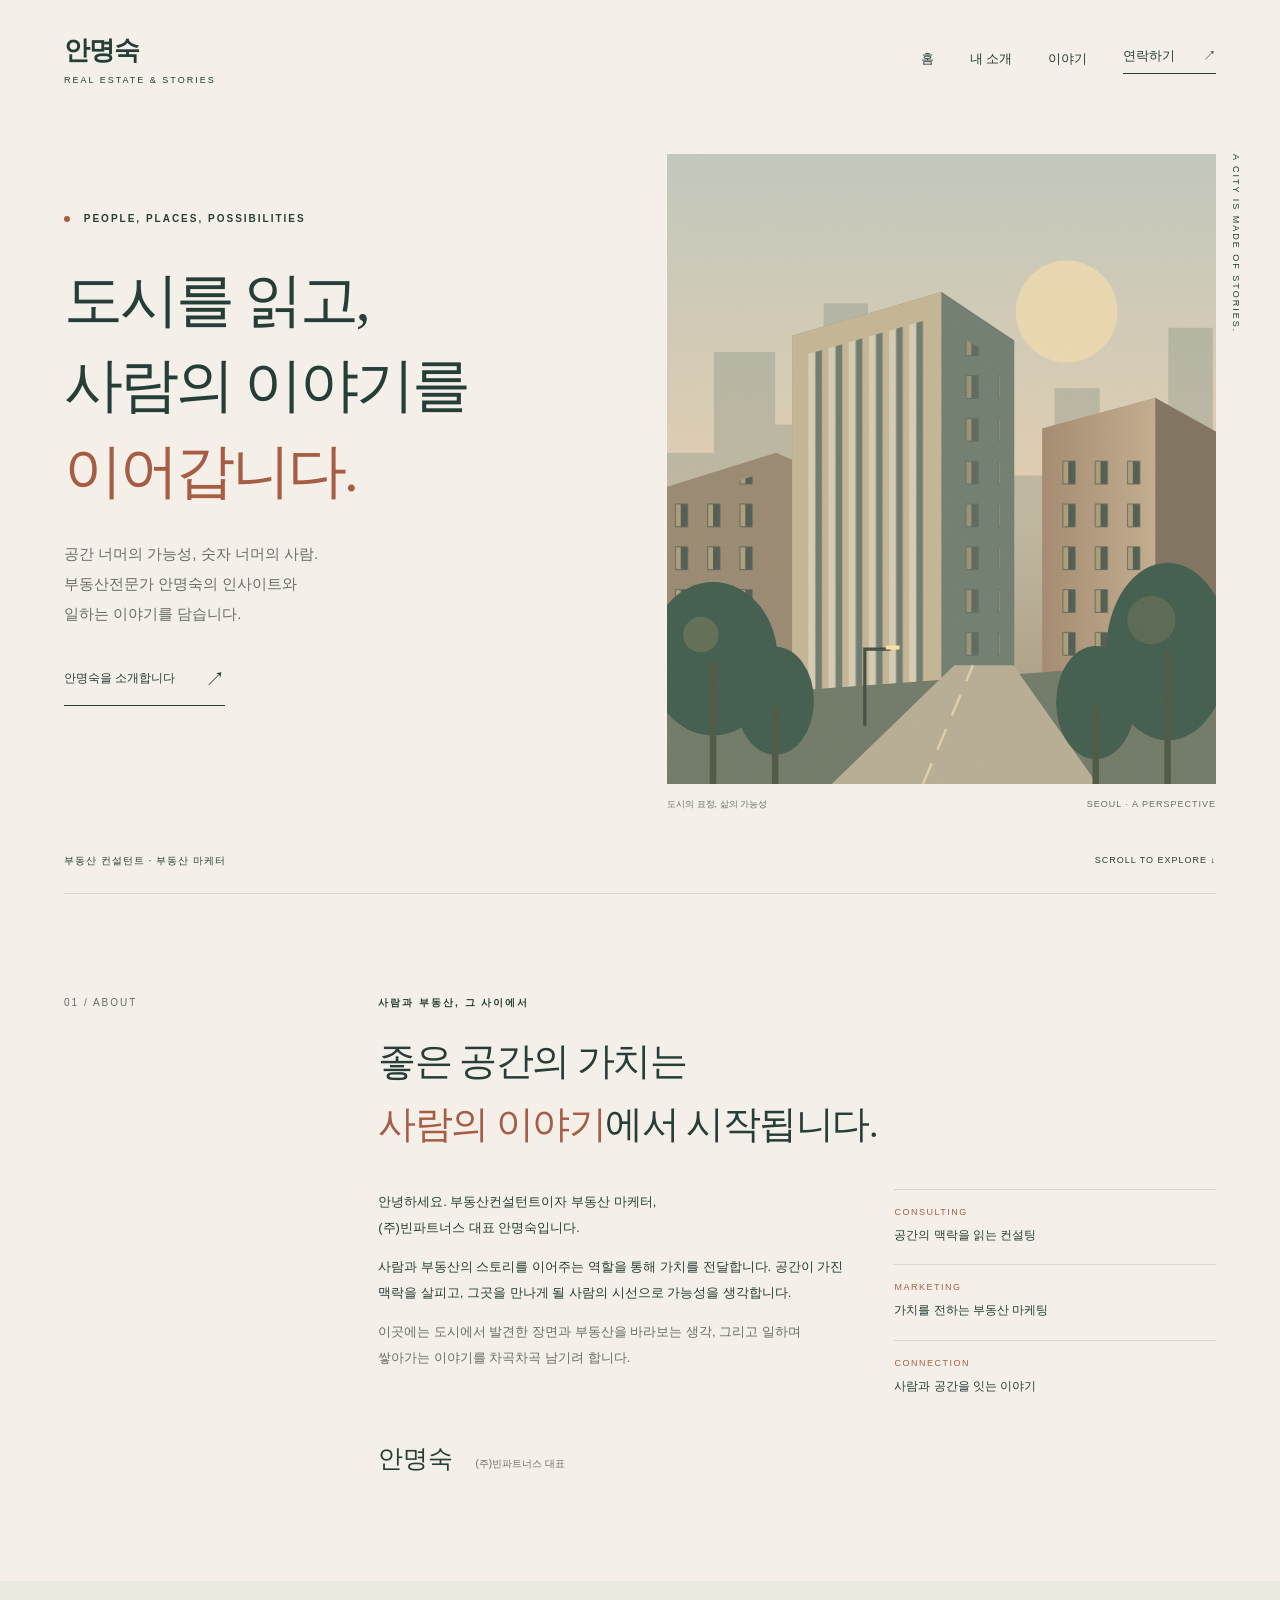
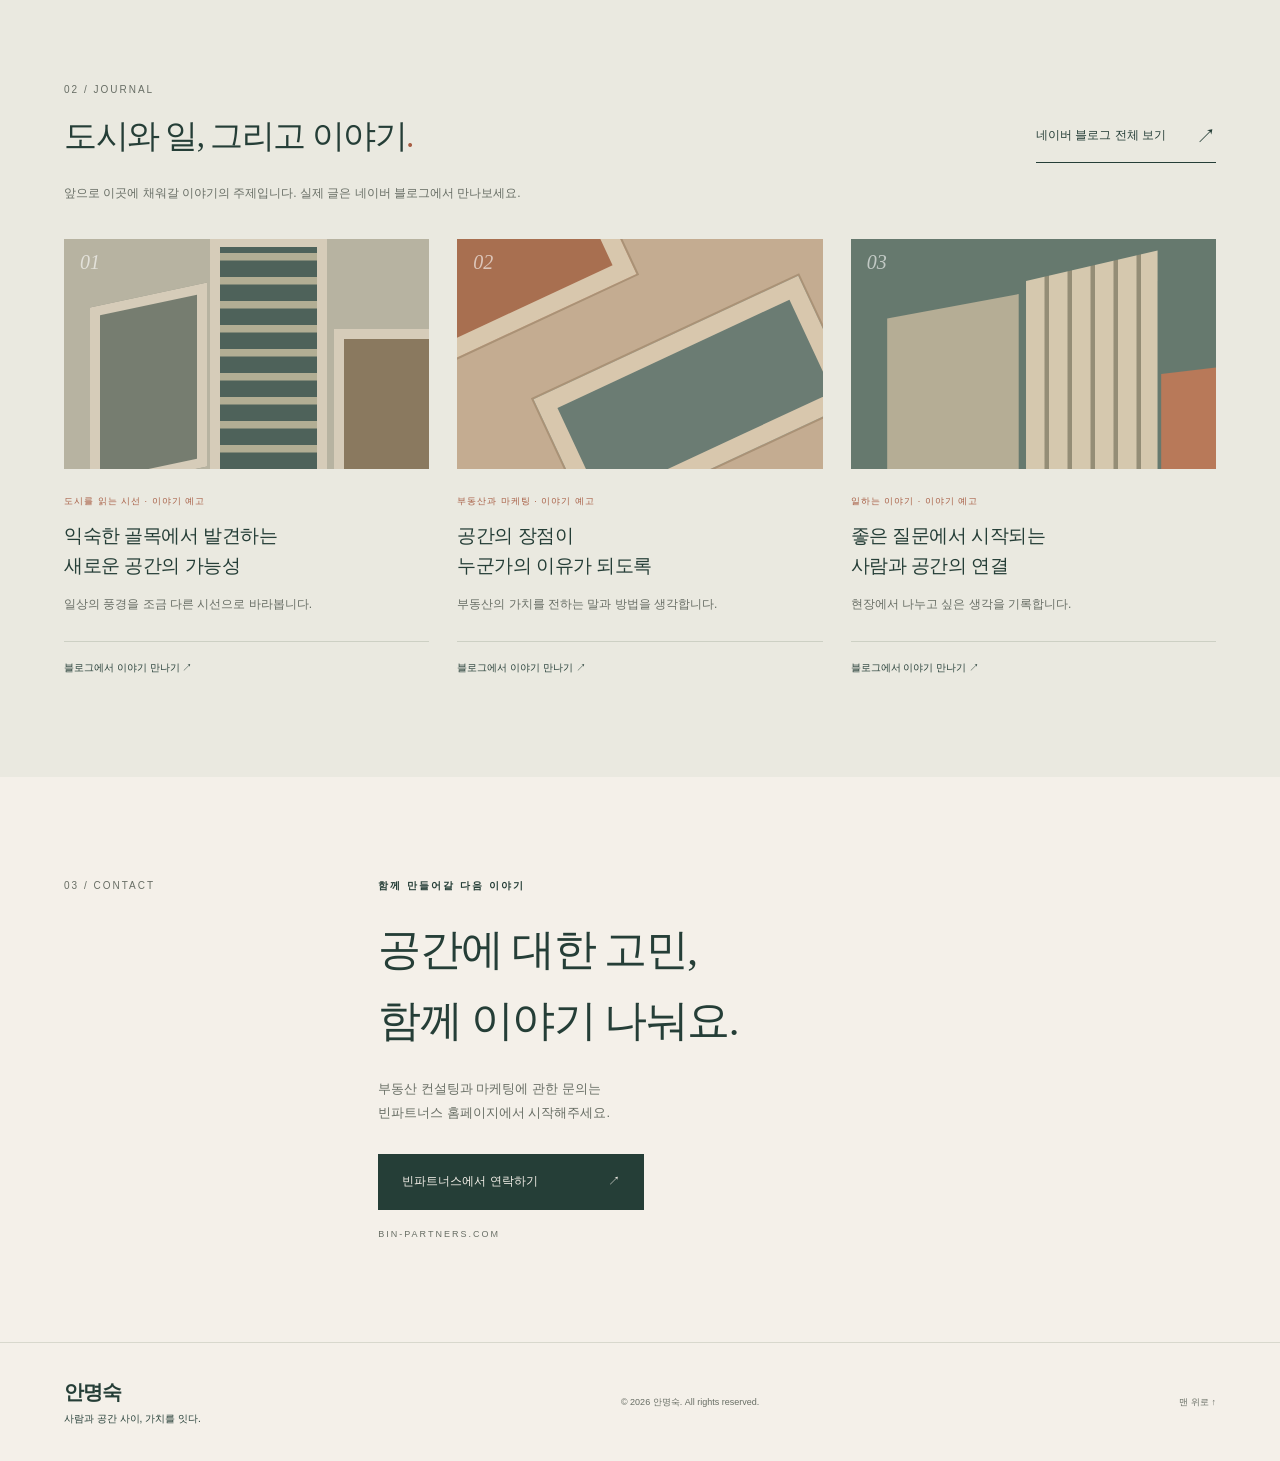
==== index.html @ 0fcbb27c "Create An Myungsook brand website" ====
<!doctype html>
<html lang="ko">
<head>
  <meta charset="utf-8">
  <meta name="viewport" content="width=device-width, initial-scale=1">
  <meta name="description" content="사람과 부동산의 스토리를 잇는 부동산컨설턴트이자 마케터, (주)빈파트너스 대표 안명숙의 인사이트와 일하는 이야기.">
  <meta name="theme-color" content="#f4f0e9">
  <title>안명숙 — 사람과 공간 사이</title>
  <link rel="stylesheet" href="styles.css">
  <script src="script.js" defer></script>
</head>
<body>
  <a class="skip" href="#main">본문으로 건너뛰기</a>
  <header class="header wrap">
    <a class="brand" href="#home" aria-label="안명숙 홈">안명숙<span>REAL ESTATE & STORIES</span></a>
    <button class="menu" aria-expanded="false" aria-controls="navigation">메뉴 <span aria-hidden="true">＋</span></button>
    <nav id="navigation" aria-label="주 메뉴"><a href="#home">홈</a><a href="#about">내 소개</a><a href="#stories">이야기</a><a class="nav-contact" href="#contact">연락하기 <span aria-hidden="true">↗</span></a></nav>
  </header>
  <main id="main">
    <section class="hero wrap" id="home" aria-labelledby="hero-title">
      <div class="hero-copy"><p class="eyebrow"><span></span> PEOPLE, PLACES, POSSIBILITIES</p><h1 id="hero-title">도시를 읽고,<br>사람의 이야기를<br><em>이어갑니다.</em></h1><p class="intro">공간 너머의 가능성, 숫자 너머의 사람.<br>부동산전문가 안명숙의 인사이트와<br>일하는 이야기를 담습니다.</p><a class="text-link" href="#about">안명숙을 소개합니다 <span aria-hidden="true">↗</span></a></div>
      <div class="city-frame"><img src="city.svg" alt="따뜻한 노을 아래 건물과 나무, 창문의 불빛이 어우러진 도시 풍경" width="680" height="780"><div class="image-caption"><span>도시의 표정, 삶의 가능성</span><span>SEOUL · A PERSPECTIVE</span></div><span class="vertical-note" aria-hidden="true">A CITY IS MADE OF STORIES.</span></div>
      <div class="hero-bottom"><span>부동산 컨설턴트 · 부동산 마케터</span><a href="#about">SCROLL TO EXPLORE ↓</a></div>
    </section>
    <section class="about section wrap" id="about" aria-labelledby="about-title"><div class="section-label">01 / ABOUT</div><div class="about-content"><p class="eyebrow">사람과 부동산, 그 사이에서</p><h2 id="about-title">좋은 공간의 가치는<br><em>사람의 이야기</em>에서 시작됩니다.</h2><div class="about-grid"><div><p>안녕하세요. 부동산컨설턴트이자 부동산 마케터,<br>(주)빈파트너스 대표 안명숙입니다.</p><p>사람과 부동산의 스토리를 이어주는 역할을 통해 가치를 전달합니다. 공간이 가진 맥락을 살피고, 그곳을 만나게 될 사람의 시선으로 가능성을 생각합니다.</p><p class="muted">이곳에는 도시에서 발견한 장면과 부동산을 바라보는 생각, 그리고 일하며 쌓아가는 이야기를 차곡차곡 남기려 합니다.</p></div><dl><div><dt>CONSULTING</dt><dd>공간의 맥락을 읽는 컨설팅</dd></div><div><dt>MARKETING</dt><dd>가치를 전하는 부동산 마케팅</dd></div><div><dt>CONNECTION</dt><dd>사람과 공간을 잇는 이야기</dd></div></dl></div><div class="signature">안명숙 <span>(주)빈파트너스 대표</span></div></div></section>
    <section class="stories section" id="stories" aria-labelledby="stories-title"><div class="wrap"><div class="section-heading"><div><p class="section-label">02 / JOURNAL</p><h2 id="stories-title">도시와 일, 그리고 이야기<span class="dot">.</span></h2></div><a class="text-link" href="https://blog.naver.com/anrealestate" target="_blank" rel="noopener noreferrer">네이버 블로그 전체 보기 <span aria-hidden="true">↗</span></a></div><p class="muted story-note">앞으로 이곳에 채워갈 이야기의 주제입니다. 실제 글은 네이버 블로그에서 만나보세요.</p><div class="story-grid"><a class="story-card" href="https://blog.naver.com/anrealestate" target="_blank" rel="noopener noreferrer"><div class="story-art art-one" aria-hidden="true"><i></i><i></i><i></i><span>01</span></div><p class="category">도시를 읽는 시선 · 이야기 예고</p><h3>익숙한 골목에서 발견하는<br>새로운 공간의 가능성</h3><p>일상의 풍경을 조금 다른 시선으로 바라봅니다.</p><span class="read">블로그에서 이야기 만나기 ↗</span></a><a class="story-card" href="https://blog.naver.com/anrealestate" target="_blank" rel="noopener noreferrer"><div class="story-art art-two" aria-hidden="true"><i></i><i></i><i></i><span>02</span></div><p class="category">부동산과 마케팅 · 이야기 예고</p><h3>공간의 장점이<br>누군가의 이유가 되도록</h3><p>부동산의 가치를 전하는 말과 방법을 생각합니다.</p><span class="read">블로그에서 이야기 만나기 ↗</span></a><a class="story-card" href="https://blog.naver.com/anrealestate" target="_blank" rel="noopener noreferrer"><div class="story-art art-three" aria-hidden="true"><i></i><i></i><i></i><span>03</span></div><p class="category">일하는 이야기 · 이야기 예고</p><h3>좋은 질문에서 시작되는<br>사람과 공간의 연결</h3><p>현장에서 나누고 싶은 생각을 기록합니다.</p><span class="read">블로그에서 이야기 만나기 ↗</span></a></div></div></section>
    <section class="contact section wrap" id="contact" aria-labelledby="contact-title"><p class="section-label">03 / CONTACT</p><div><p class="eyebrow">함께 만들어갈 다음 이야기</p><h2 id="contact-title">공간에 대한 고민,<br>함께 이야기 나눠요.</h2><p>부동산 컨설팅과 마케팅에 관한 문의는<br>빈파트너스 홈페이지에서 시작해주세요.</p><a class="contact-button" href="https://bin-partners.com" target="_blank" rel="noopener noreferrer">빈파트너스에서 연락하기 <span aria-hidden="true">↗</span></a><span class="domain">BIN-PARTNERS.COM</span></div></section>
  </main>
  <footer class="footer wrap"><a class="brand" href="#home">안명숙<span>사람과 공간 사이, 가치를 잇다.</span></a><p>© <span id="year">2026</span> 안명숙. All rights reserved.</p><a href="#home">맨 위로 ↑</a></footer>
</body>
</html>
---- styles.css ----
:root{--paper:#f4f0e9;--ink:#253e37;--muted:#686e65;--line:#d8d8cd;--accent:#a75d43}*{box-sizing:border-box}html{scroll-behavior:smooth;scroll-padding-top:32px}body{margin:0;background:var(--paper);color:var(--ink);font-family:"Malgun Gothic","Apple SD Gothic Neo",sans-serif;line-height:1.8;word-break:keep-all}a{color:inherit;text-decoration:none}button{font:inherit}a:focus-visible,button:focus-visible{outline:3px solid var(--accent);outline-offset:6px}.wrap{max-width:1280px;margin:auto;padding-left:64px;padding-right:64px}.header{display:flex;justify-content:space-between;align-items:center;min-height:118px}.brand{font-size:26px;font-weight:700;letter-spacing:-1px;line-height:1.4}.brand span{display:block;font-size:9px;letter-spacing:2px;margin-top:6px;font-weight:400}.header nav{display:flex;align-items:center;gap:36px;font-size:13px}.nav-contact{border-bottom:1px solid var(--ink);padding-bottom:5px}.nav-contact span{margin-left:24px}.menu{display:none}.hero{display:grid;grid-template-columns:1fr 1fr;column-gap:54px;padding-top:36px}.hero-copy{align-self:center;padding-bottom:50px}.eyebrow{font-size:10px;letter-spacing:2px;font-weight:600}.eyebrow>span{display:inline-block;width:6px;height:6px;border-radius:50%;background:var(--accent);margin-right:9px;vertical-align:middle}h1,h2,h3,p{margin-top:0}h1{font-family:Batang,"Noto Serif KR",serif;font-size:clamp(40px,4.6vw,64px);font-weight:400;letter-spacing:-3px;line-height:1.45;margin:30px 0 25px}em{font-style:normal;color:var(--accent)}.intro{font-size:15px;line-height:2;color:var(--muted);margin-bottom:32px}.text-link{display:inline-flex;gap:30px;align-items:center;font-size:12px;border-bottom:1px solid var(--ink);padding-bottom:8px}.text-link span{font-size:20px}.city-frame{position:relative}.city-frame img{display:block;width:100%;height:auto;aspect-ratio:680/780;object-fit:cover}.image-caption{font-size:9px;display:flex;justify-content:space-between;padding-top:12px;color:var(--muted)}.image-caption span:last-child{letter-spacing:1px}.vertical-note{position:absolute;right:-28px;top:0;writing-mode:vertical-rl;font-size:9px;letter-spacing:2px}.hero-bottom{grid-column:1/-1;display:flex;justify-content:space-between;border-bottom:1px solid var(--line);margin-top:40px;padding-bottom:23px;font-size:10px;letter-spacing:1px}.hero-bottom a{font-size:9px}.section{padding-top:100px;padding-bottom:100px}.section-label{font-size:10px;letter-spacing:2px;color:var(--muted)}.about{display:grid;grid-template-columns:1fr 3fr;gap:35px}.about-content>.eyebrow{margin-bottom:18px}h2{font-family:Batang,"Noto Serif KR",serif;font-weight:400;font-size:clamp(28px,3vw,40px);line-height:1.65;letter-spacing:-1.5px}.about-grid{display:grid;grid-template-columns:1.45fr 1fr;gap:50px;margin-top:30px}.about-grid p{font-size:13px;line-height:2}.muted{color:var(--muted)}dl{margin:0}dl div{border-top:1px solid var(--line);padding:14px 0 18px}dt{font-size:9px;letter-spacing:1.5px;color:var(--accent)}dd{margin:5px 0 0;font-size:12px}.signature{font-family:Batang,serif;font-size:25px;margin-top:20px}.signature span{font-family:"Malgun Gothic",sans-serif;font-size:10px;color:var(--muted);margin-left:16px}.stories{background:#eae9e0}.section-heading{display:flex;align-items:end;justify-content:space-between;gap:30px}.section-heading h2{margin-bottom:0;font-size:33px}.dot{color:var(--accent)}.story-note{font-size:12px;margin:20px 0 34px}.story-grid{display:grid;grid-template-columns:repeat(3,1fr);gap:28px}.story-art{height:230px;position:relative;overflow:hidden;margin-bottom:24px}.story-art span{position:absolute;top:12px;left:16px;font:italic 20px Georgia,serif;color:#fff9}.art-one{background:#b7b3a1}.art-one i{position:absolute;bottom:-10px;width:32%;height:80%;background:#767d70;border:10px solid #d6ccb9}.art-one i:nth-child(1){left:7%;transform:skewY(-12deg)}.art-one i:nth-child(2){left:40%;height:105%;background:repeating-linear-gradient(0deg,#4e625a 0 16px,#b2ae94 17px 24px)}.art-one i:nth-child(3){left:74%;height:65%;background:#8a795f}.art-two{background:#c4ac91}.art-two i{position:absolute;width:80%;height:60%;border:18px solid #d8c7ad;transform:rotate(-25deg);left:25%;top:40%;background:#6b7c73;box-shadow:0 0 0 2px #aa9276}.art-two i:nth-child(2){top:-15%;left:-35%;background:#a86f50}.art-two i:nth-child(3){display:none}.art-three{background:#66796e}.art-three i{position:absolute;bottom:0;background:#b5ad95;width:36%;height:76%;left:10%;clip-path:polygon(0 14%,100% 0,100% 100%,0 100%)}.art-three i:nth-child(2){left:48%;height:95%;background:repeating-linear-gradient(90deg,#d5c8ae 0 18px,#948d76 19px 23px)}.art-three i:nth-child(3){left:85%;height:48%;background:#b87959}.category{font-size:9px;letter-spacing:1px;color:var(--accent);margin-bottom:12px}.story-card h3{font-size:19px;font-weight:500;line-height:1.6;letter-spacing:-.5px;margin-bottom:12px}.story-card>p:not(.category){font-size:12px;color:var(--muted)}.read{display:block;font-size:10px;border-top:1px solid #cdd0c4;padding-top:17px;margin-top:26px}.story-card:hover .story-art i{filter:brightness(1.07)}.contact{display:grid;grid-template-columns:1fr 3fr;gap:35px}.contact h2{font-size:43px;margin:20px 0}.contact p:not(.eyebrow):not(.section-label){font-size:13px;color:var(--muted)}.contact-button{display:flex;width:max-content;gap:70px;background:var(--ink);color:var(--paper);padding:17px 24px;font-size:12px;margin-top:30px}.contact-button:hover{background:#385449}.domain{display:block;font-size:9px;letter-spacing:2px;margin-top:16px;color:var(--muted)}.footer{border-top:1px solid var(--line);padding-top:35px;padding-bottom:35px;display:flex;justify-content:space-between;align-items:center;gap:20px}.footer .brand{font-size:20px}.footer .brand span{letter-spacing:0;font-size:10px}.footer p,.footer>a:last-child{font-size:9px;color:var(--muted);margin:0}.skip{position:absolute;top:-100px;left:20px;padding:10px;background:var(--ink);color:white;z-index:9}.skip:focus{top:10px}@media(min-width:1500px){.hero{padding-top:60px}}@media(max-width:900px){.wrap{padding-left:32px;padding-right:32px}.hero{gap:28px}h1{font-size:43px}.about,.contact{grid-template-columns:1fr;gap:24px}.about-grid{gap:30px}.section{padding-top:70px;padding-bottom:70px}.story-art{height:180px}.story-card h3{font-size:16px}.section-heading{align-items:start;flex-direction:column}.vertical-note{right:-20px}}@media(max-width:600px){.wrap{padding-left:24px;padding-right:24px}.header{min-height:90px;position:relative}.brand{font-size:23px}.brand span{font-size:8px}.menu{display:flex;gap:14px;align-items:center;background:none;border:1px solid var(--line);padding:5px 12px;font-size:12px;color:var(--ink)}.header nav{display:none;position:absolute;z-index:5;top:80px;left:24px;right:24px;background:var(--paper);padding:24px;border:1px solid var(--line);box-shadow:0 14px 25px #253e3710}.header nav.open{display:flex;flex-direction:column;align-items:stretch;gap:20px}.hero{grid-template-columns:1fr;padding-top:30px}.hero-copy{padding-bottom:12px}h1{font-size:46px;letter-spacing:-2px;line-height:1.4;margin-top:23px}.intro{font-size:14px}.city-frame img{aspect-ratio:1.05;object-position:center 65%}.hero-bottom{font-size:9px;margin-top:10px;gap:20px;align-items:center}.hero-bottom a{font-size:8px;letter-spacing:0}.section{padding-top:60px;padding-bottom:60px}.about-grid{grid-template-columns:1fr;gap:20px}h2{font-size:28px}.section-heading h2{font-size:27px}.story-grid{grid-template-columns:1fr;gap:42px}.story-art{height:230px}.story-card h3{font-size:21px}.story-note{line-height:1.9}.contact h2{font-size:34px}.contact-button{gap:30px}.footer{flex-wrap:wrap}.footer p{order:3;flex-basis:100%;padding-top:12px}}@media(prefers-reduced-motion:reduce){html{scroll-behavior:auto}}
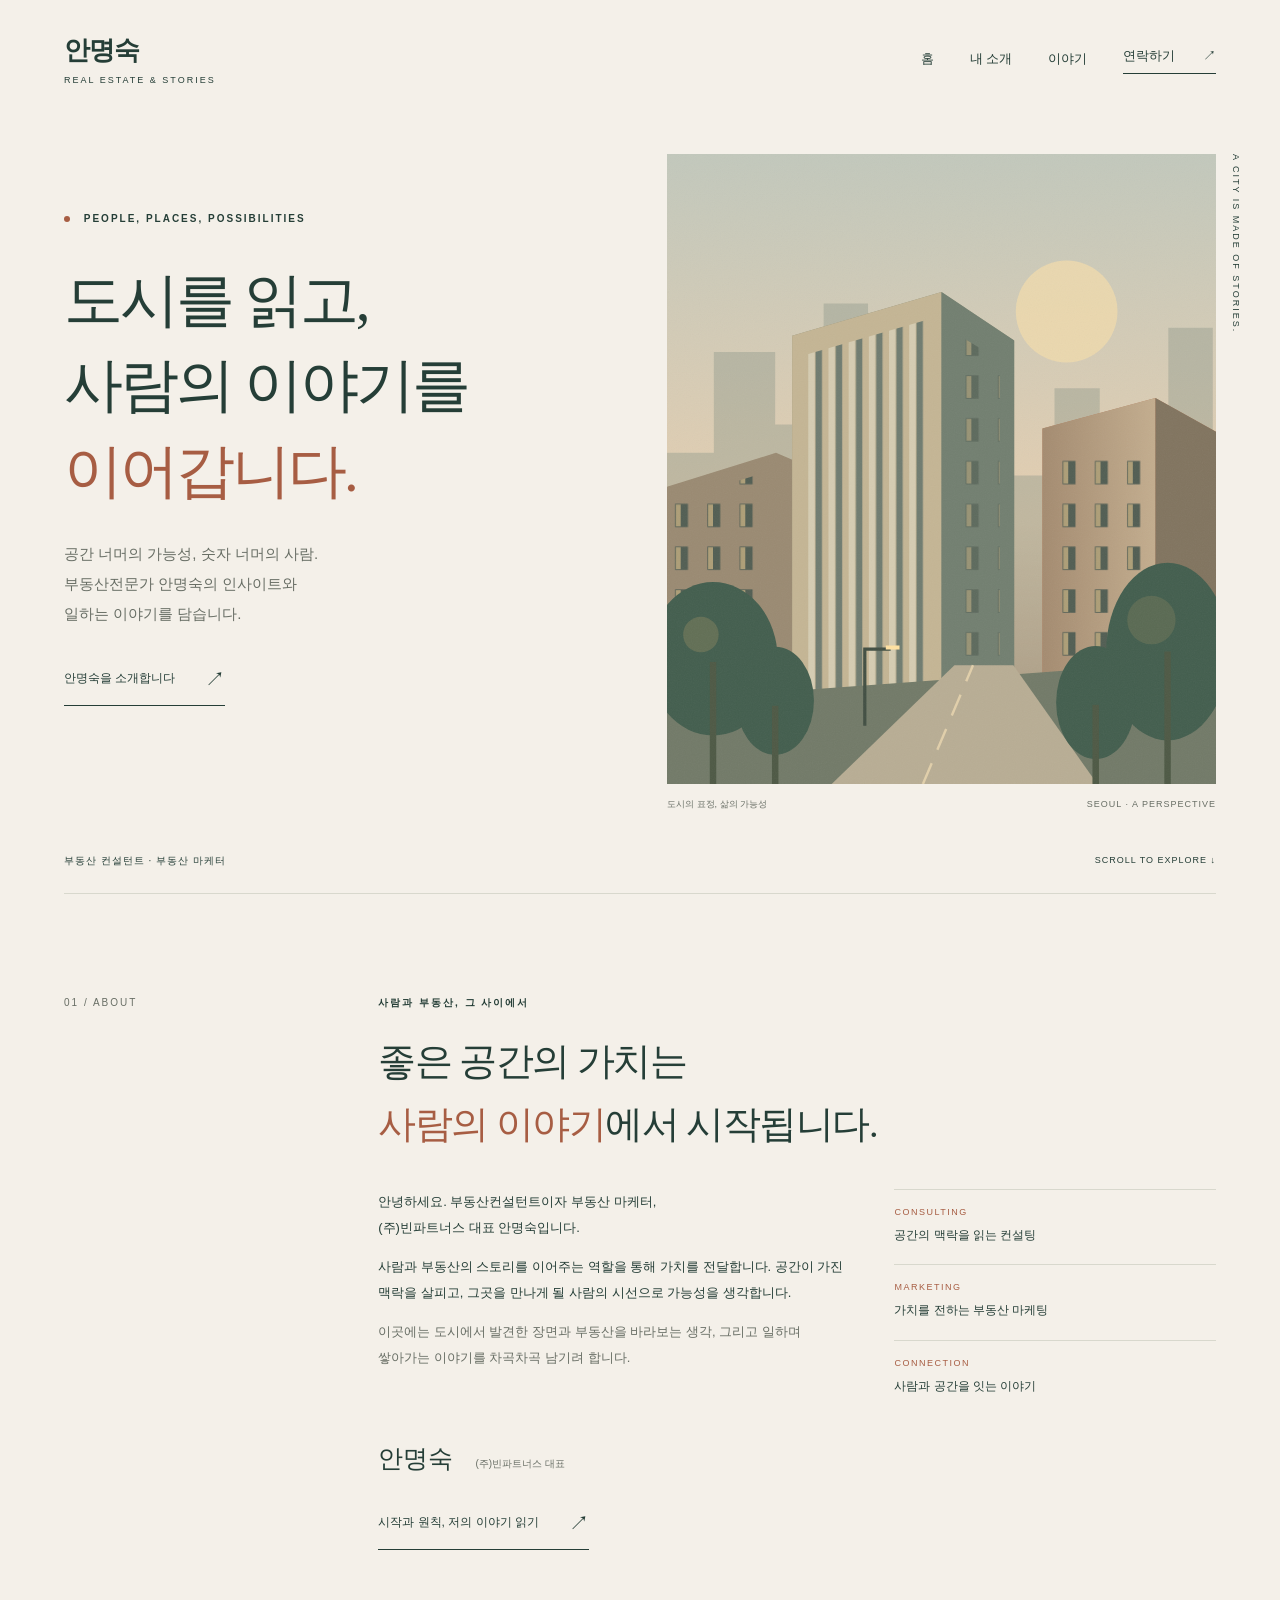
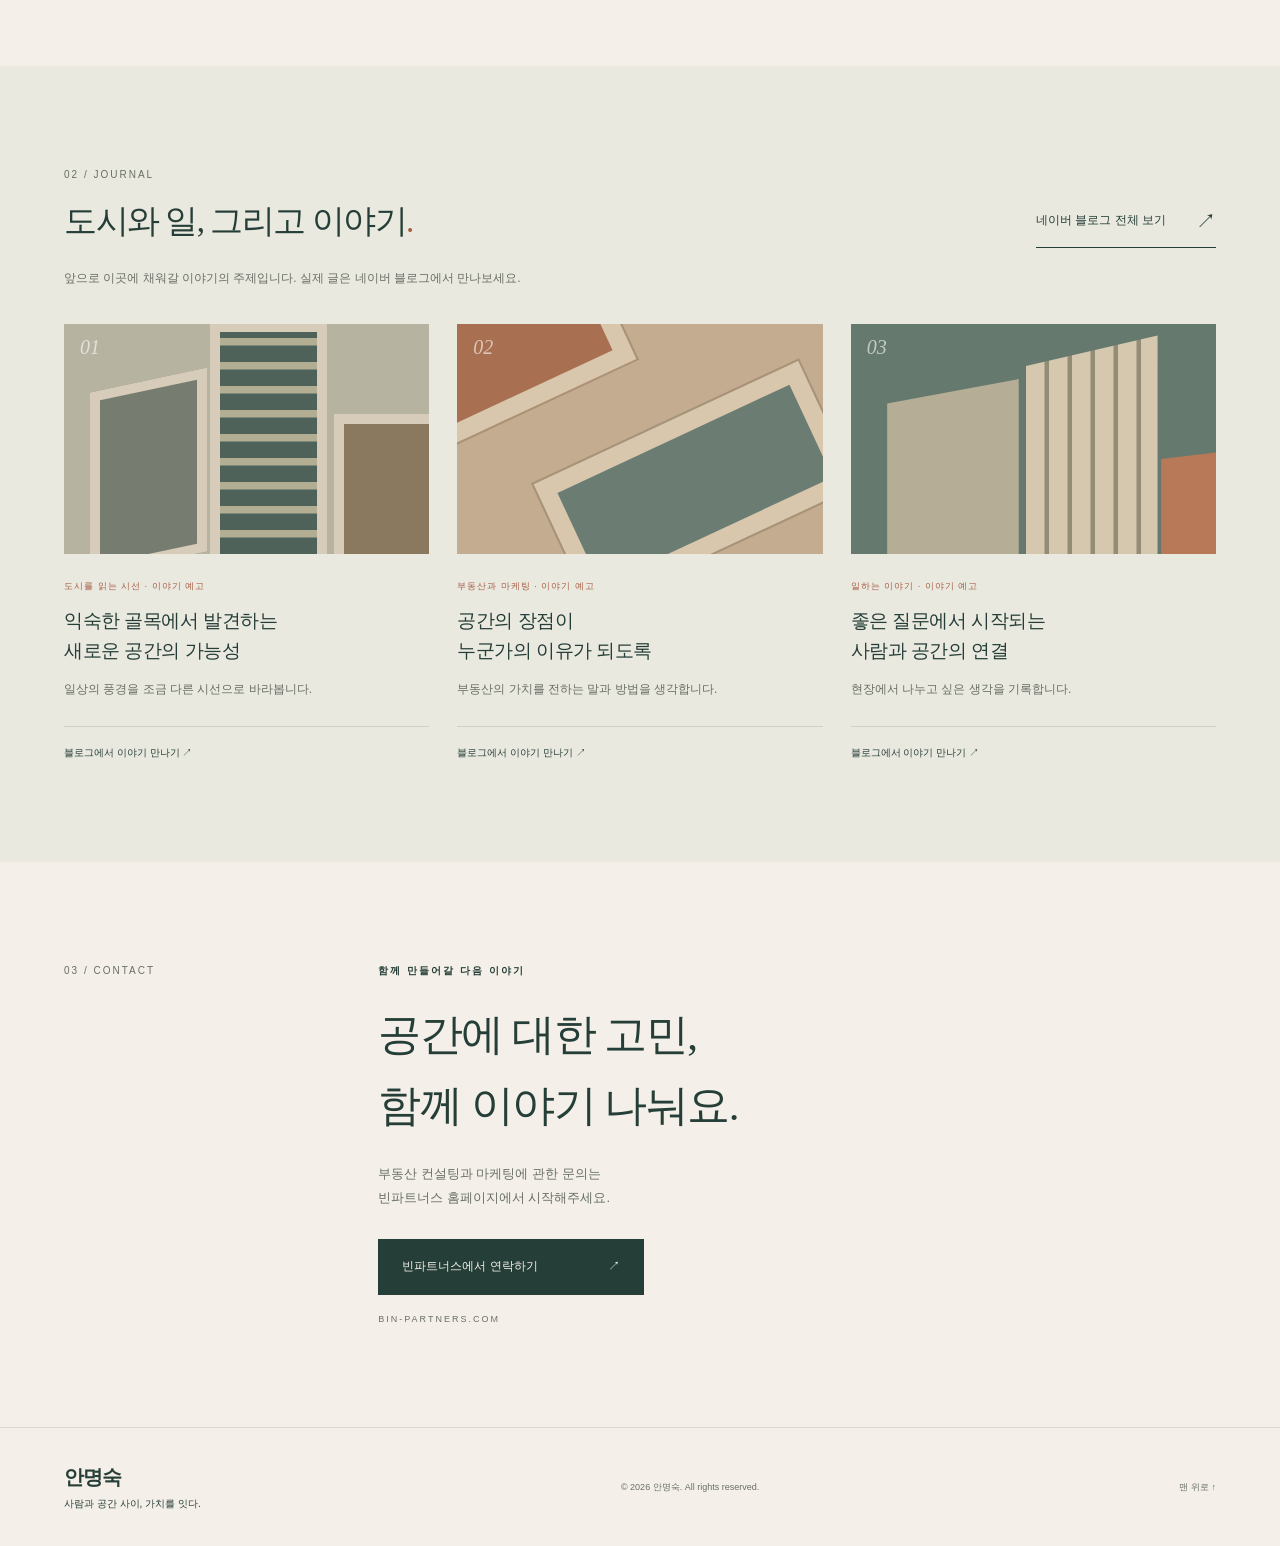
==== commit c3f77ab8: "Add personal story from five-question interview" ====
--- a/index.html
+++ b/index.html
@@ -14,15 +14,15 @@
   <header class="header wrap">
     <a class="brand" href="#home" aria-label="안명숙 홈">안명숙<span>REAL ESTATE & STORIES</span></a>
     <button class="menu" aria-expanded="false" aria-controls="navigation">메뉴 <span aria-hidden="true">＋</span></button>
-    <nav id="navigation" aria-label="주 메뉴"><a href="#home">홈</a><a href="#about">내 소개</a><a href="#stories">이야기</a><a class="nav-contact" href="#contact">연락하기 <span aria-hidden="true">↗</span></a></nav>
+    <nav id="navigation" aria-label="주 메뉴"><a href="#home">홈</a><a href="about.html">내 소개</a><a href="#stories">이야기</a><a class="nav-contact" href="#contact">연락하기 <span aria-hidden="true">↗</span></a></nav>
   </header>
   <main id="main">
     <section class="hero wrap" id="home" aria-labelledby="hero-title">
-      <div class="hero-copy"><p class="eyebrow"><span></span> PEOPLE, PLACES, POSSIBILITIES</p><h1 id="hero-title">도시를 읽고,<br>사람의 이야기를<br><em>이어갑니다.</em></h1><p class="intro">공간 너머의 가능성, 숫자 너머의 사람.<br>부동산전문가 안명숙의 인사이트와<br>일하는 이야기를 담습니다.</p><a class="text-link" href="#about">안명숙을 소개합니다 <span aria-hidden="true">↗</span></a></div>
+      <div class="hero-copy"><p class="eyebrow"><span></span> PEOPLE, PLACES, POSSIBILITIES</p><h1 id="hero-title">도시를 읽고,<br>사람의 이야기를<br><em>이어갑니다.</em></h1><p class="intro">공간 너머의 가능성, 숫자 너머의 사람.<br>부동산전문가 안명숙의 인사이트와<br>일하는 이야기를 담습니다.</p><a class="text-link" href="about.html">안명숙을 소개합니다 <span aria-hidden="true">↗</span></a></div>
       <div class="city-frame"><img src="city.svg" alt="따뜻한 노을 아래 건물과 나무, 창문의 불빛이 어우러진 도시 풍경" width="680" height="780"><div class="image-caption"><span>도시의 표정, 삶의 가능성</span><span>SEOUL · A PERSPECTIVE</span></div><span class="vertical-note" aria-hidden="true">A CITY IS MADE OF STORIES.</span></div>
       <div class="hero-bottom"><span>부동산 컨설턴트 · 부동산 마케터</span><a href="#about">SCROLL TO EXPLORE ↓</a></div>
     </section>
-    <section class="about section wrap" id="about" aria-labelledby="about-title"><div class="section-label">01 / ABOUT</div><div class="about-content"><p class="eyebrow">사람과 부동산, 그 사이에서</p><h2 id="about-title">좋은 공간의 가치는<br><em>사람의 이야기</em>에서 시작됩니다.</h2><div class="about-grid"><div><p>안녕하세요. 부동산컨설턴트이자 부동산 마케터,<br>(주)빈파트너스 대표 안명숙입니다.</p><p>사람과 부동산의 스토리를 이어주는 역할을 통해 가치를 전달합니다. 공간이 가진 맥락을 살피고, 그곳을 만나게 될 사람의 시선으로 가능성을 생각합니다.</p><p class="muted">이곳에는 도시에서 발견한 장면과 부동산을 바라보는 생각, 그리고 일하며 쌓아가는 이야기를 차곡차곡 남기려 합니다.</p></div><dl><div><dt>CONSULTING</dt><dd>공간의 맥락을 읽는 컨설팅</dd></div><div><dt>MARKETING</dt><dd>가치를 전하는 부동산 마케팅</dd></div><div><dt>CONNECTION</dt><dd>사람과 공간을 잇는 이야기</dd></div></dl></div><div class="signature">안명숙 <span>(주)빈파트너스 대표</span></div></div></section>
+    <section class="about section wrap" id="about" aria-labelledby="about-title"><div class="section-label">01 / ABOUT</div><div class="about-content"><p class="eyebrow">사람과 부동산, 그 사이에서</p><h2 id="about-title">좋은 공간의 가치는<br><em>사람의 이야기</em>에서 시작됩니다.</h2><div class="about-grid"><div><p>안녕하세요. 부동산컨설턴트이자 부동산 마케터,<br>(주)빈파트너스 대표 안명숙입니다.</p><p>사람과 부동산의 스토리를 이어주는 역할을 통해 가치를 전달합니다. 공간이 가진 맥락을 살피고, 그곳을 만나게 될 사람의 시선으로 가능성을 생각합니다.</p><p class="muted">이곳에는 도시에서 발견한 장면과 부동산을 바라보는 생각, 그리고 일하며 쌓아가는 이야기를 차곡차곡 남기려 합니다.</p></div><dl><div><dt>CONSULTING</dt><dd>공간의 맥락을 읽는 컨설팅</dd></div><div><dt>MARKETING</dt><dd>가치를 전하는 부동산 마케팅</dd></div><div><dt>CONNECTION</dt><dd>사람과 공간을 잇는 이야기</dd></div></dl></div><div class="signature">안명숙 <span>(주)빈파트너스 대표</span></div><p style="margin-top:24px"><a class="text-link" href="about.html">시작과 원칙, 저의 이야기 읽기 <span aria-hidden="true">↗</span></a></p></div></section>
     <section class="stories section" id="stories" aria-labelledby="stories-title"><div class="wrap"><div class="section-heading"><div><p class="section-label">02 / JOURNAL</p><h2 id="stories-title">도시와 일, 그리고 이야기<span class="dot">.</span></h2></div><a class="text-link" href="https://blog.naver.com/anrealestate" target="_blank" rel="noopener noreferrer">네이버 블로그 전체 보기 <span aria-hidden="true">↗</span></a></div><p class="muted story-note">앞으로 이곳에 채워갈 이야기의 주제입니다. 실제 글은 네이버 블로그에서 만나보세요.</p><div class="story-grid"><a class="story-card" href="https://blog.naver.com/anrealestate" target="_blank" rel="noopener noreferrer"><div class="story-art art-one" aria-hidden="true"><i></i><i></i><i></i><span>01</span></div><p class="category">도시를 읽는 시선 · 이야기 예고</p><h3>익숙한 골목에서 발견하는<br>새로운 공간의 가능성</h3><p>일상의 풍경을 조금 다른 시선으로 바라봅니다.</p><span class="read">블로그에서 이야기 만나기 ↗</span></a><a class="story-card" href="https://blog.naver.com/anrealestate" target="_blank" rel="noopener noreferrer"><div class="story-art art-two" aria-hidden="true"><i></i><i></i><i></i><span>02</span></div><p class="category">부동산과 마케팅 · 이야기 예고</p><h3>공간의 장점이<br>누군가의 이유가 되도록</h3><p>부동산의 가치를 전하는 말과 방법을 생각합니다.</p><span class="read">블로그에서 이야기 만나기 ↗</span></a><a class="story-card" href="https://blog.naver.com/anrealestate" target="_blank" rel="noopener noreferrer"><div class="story-art art-three" aria-hidden="true"><i></i><i></i><i></i><span>03</span></div><p class="category">일하는 이야기 · 이야기 예고</p><h3>좋은 질문에서 시작되는<br>사람과 공간의 연결</h3><p>현장에서 나누고 싶은 생각을 기록합니다.</p><span class="read">블로그에서 이야기 만나기 ↗</span></a></div></div></section>
     <section class="contact section wrap" id="contact" aria-labelledby="contact-title"><p class="section-label">03 / CONTACT</p><div><p class="eyebrow">함께 만들어갈 다음 이야기</p><h2 id="contact-title">공간에 대한 고민,<br>함께 이야기 나눠요.</h2><p>부동산 컨설팅과 마케팅에 관한 문의는<br>빈파트너스 홈페이지에서 시작해주세요.</p><a class="contact-button" href="https://bin-partners.com" target="_blank" rel="noopener noreferrer">빈파트너스에서 연락하기 <span aria-hidden="true">↗</span></a><span class="domain">BIN-PARTNERS.COM</span></div></section>
   </main>
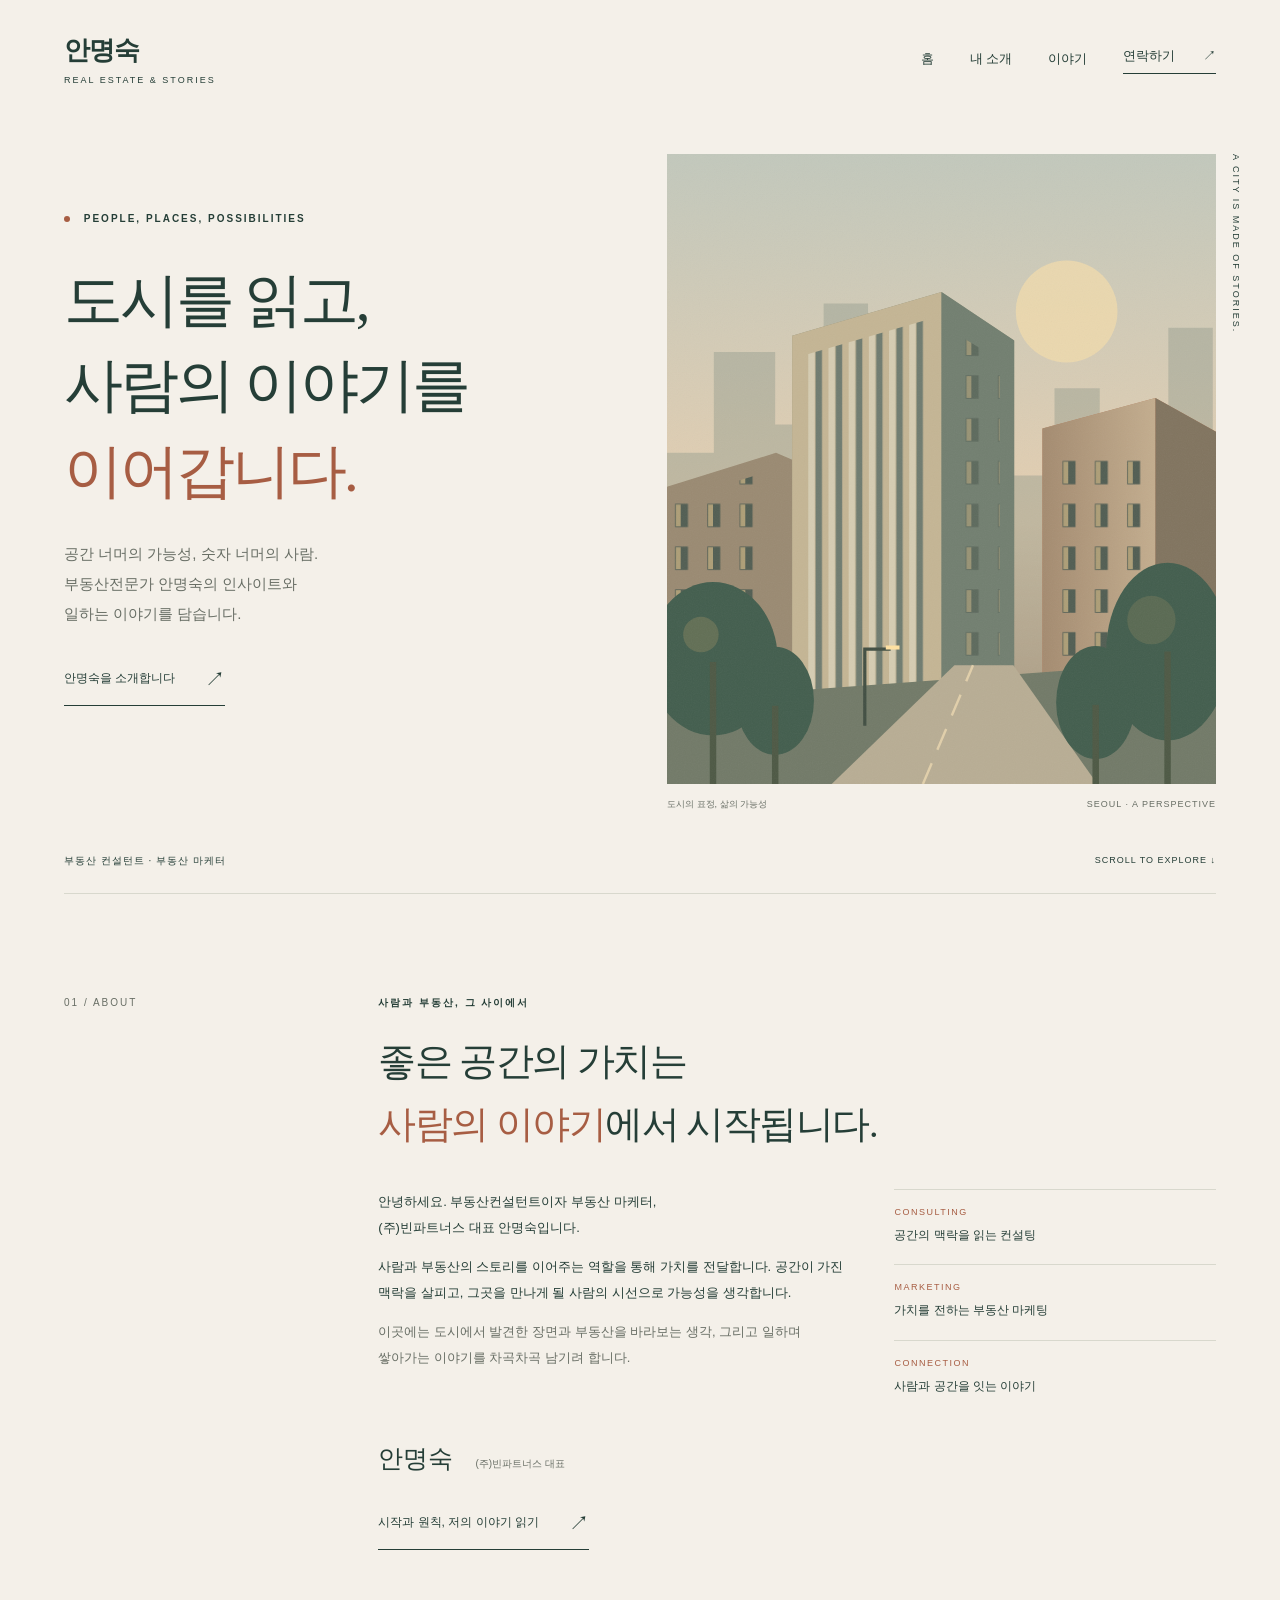
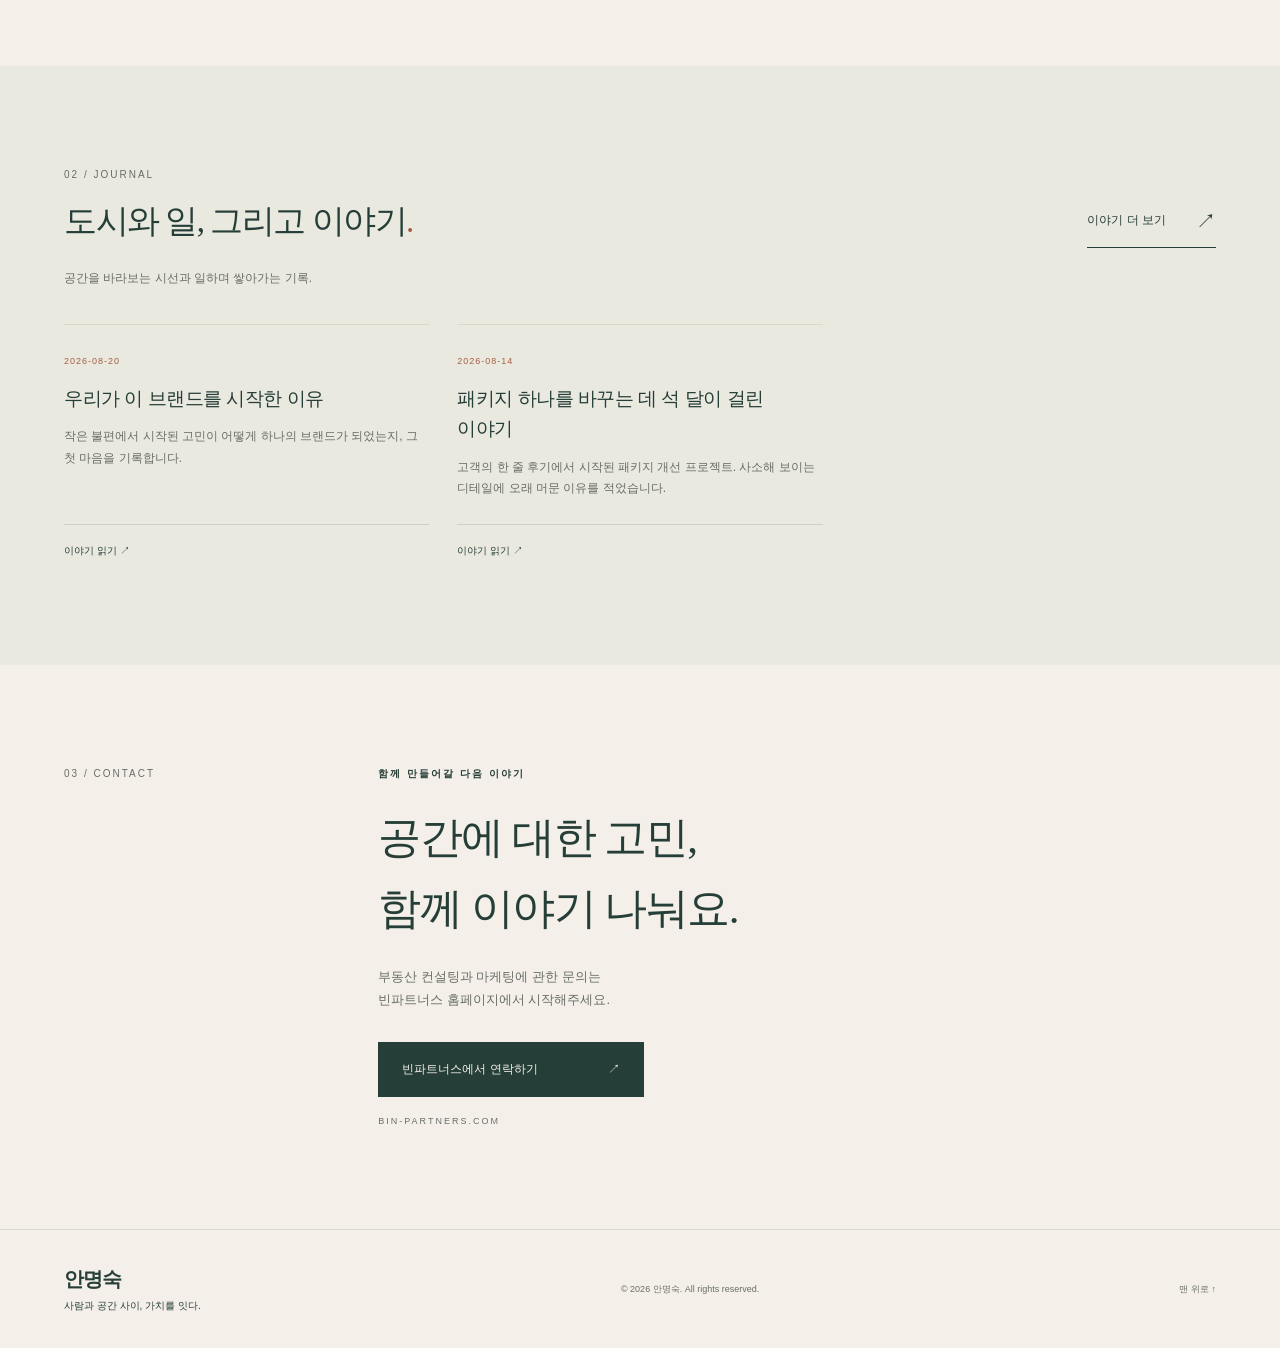
==== commit 004fe7d1: "Load latest stories dynamically on home and update navigation" ====
--- a/index.html
+++ b/index.html
@@ -14,7 +14,7 @@
   <header class="header wrap">
     <a class="brand" href="#home" aria-label="안명숙 홈">안명숙<span>REAL ESTATE & STORIES</span></a>
     <button class="menu" aria-expanded="false" aria-controls="navigation">메뉴 <span aria-hidden="true">＋</span></button>
-    <nav id="navigation" aria-label="주 메뉴"><a href="#home">홈</a><a href="about.html">내 소개</a><a href="#stories">이야기</a><a class="nav-contact" href="#contact">연락하기 <span aria-hidden="true">↗</span></a></nav>
+    <nav id="navigation" aria-label="주 메뉴"><a href="#home">홈</a><a href="about.html">내 소개</a><a href="story/">이야기</a><a class="nav-contact" href="#contact">연락하기 <span aria-hidden="true">↗</span></a></nav>
   </header>
   <main id="main">
     <section class="hero wrap" id="home" aria-labelledby="hero-title">
@@ -23,7 +23,7 @@
       <div class="hero-bottom"><span>부동산 컨설턴트 · 부동산 마케터</span><a href="#about">SCROLL TO EXPLORE ↓</a></div>
     </section>
     <section class="about section wrap" id="about" aria-labelledby="about-title"><div class="section-label">01 / ABOUT</div><div class="about-content"><p class="eyebrow">사람과 부동산, 그 사이에서</p><h2 id="about-title">좋은 공간의 가치는<br><em>사람의 이야기</em>에서 시작됩니다.</h2><div class="about-grid"><div><p>안녕하세요. 부동산컨설턴트이자 부동산 마케터,<br>(주)빈파트너스 대표 안명숙입니다.</p><p>사람과 부동산의 스토리를 이어주는 역할을 통해 가치를 전달합니다. 공간이 가진 맥락을 살피고, 그곳을 만나게 될 사람의 시선으로 가능성을 생각합니다.</p><p class="muted">이곳에는 도시에서 발견한 장면과 부동산을 바라보는 생각, 그리고 일하며 쌓아가는 이야기를 차곡차곡 남기려 합니다.</p></div><dl><div><dt>CONSULTING</dt><dd>공간의 맥락을 읽는 컨설팅</dd></div><div><dt>MARKETING</dt><dd>가치를 전하는 부동산 마케팅</dd></div><div><dt>CONNECTION</dt><dd>사람과 공간을 잇는 이야기</dd></div></dl></div><div class="signature">안명숙 <span>(주)빈파트너스 대표</span></div><p style="margin-top:24px"><a class="text-link" href="about.html">시작과 원칙, 저의 이야기 읽기 <span aria-hidden="true">↗</span></a></p></div></section>
-    <section class="stories section" id="stories" aria-labelledby="stories-title"><div class="wrap"><div class="section-heading"><div><p class="section-label">02 / JOURNAL</p><h2 id="stories-title">도시와 일, 그리고 이야기<span class="dot">.</span></h2></div><a class="text-link" href="https://blog.naver.com/anrealestate" target="_blank" rel="noopener noreferrer">네이버 블로그 전체 보기 <span aria-hidden="true">↗</span></a></div><p class="muted story-note">앞으로 이곳에 채워갈 이야기의 주제입니다. 실제 글은 네이버 블로그에서 만나보세요.</p><div class="story-grid"><a class="story-card" href="https://blog.naver.com/anrealestate" target="_blank" rel="noopener noreferrer"><div class="story-art art-one" aria-hidden="true"><i></i><i></i><i></i><span>01</span></div><p class="category">도시를 읽는 시선 · 이야기 예고</p><h3>익숙한 골목에서 발견하는<br>새로운 공간의 가능성</h3><p>일상의 풍경을 조금 다른 시선으로 바라봅니다.</p><span class="read">블로그에서 이야기 만나기 ↗</span></a><a class="story-card" href="https://blog.naver.com/anrealestate" target="_blank" rel="noopener noreferrer"><div class="story-art art-two" aria-hidden="true"><i></i><i></i><i></i><span>02</span></div><p class="category">부동산과 마케팅 · 이야기 예고</p><h3>공간의 장점이<br>누군가의 이유가 되도록</h3><p>부동산의 가치를 전하는 말과 방법을 생각합니다.</p><span class="read">블로그에서 이야기 만나기 ↗</span></a><a class="story-card" href="https://blog.naver.com/anrealestate" target="_blank" rel="noopener noreferrer"><div class="story-art art-three" aria-hidden="true"><i></i><i></i><i></i><span>03</span></div><p class="category">일하는 이야기 · 이야기 예고</p><h3>좋은 질문에서 시작되는<br>사람과 공간의 연결</h3><p>현장에서 나누고 싶은 생각을 기록합니다.</p><span class="read">블로그에서 이야기 만나기 ↗</span></a></div></div></section>
+    <section class="stories section" id="stories" aria-labelledby="stories-title"><div class="wrap"><div class="section-heading"><div><p class="section-label">02 / JOURNAL</p><h2 id="stories-title">도시와 일, 그리고 이야기<span class="dot">.</span></h2></div><a class="text-link" href="story/">이야기 더 보기 <span aria-hidden="true">↗</span></a></div><p class="muted story-note">공간을 바라보는 시선과 일하며 쌓아가는 기록.</p><div class="story-grid" id="latest-posts" aria-live="polite"><p class="muted">이야기를 불러오고 있습니다.</p></div></div></section>
     <section class="contact section wrap" id="contact" aria-labelledby="contact-title"><p class="section-label">03 / CONTACT</p><div><p class="eyebrow">함께 만들어갈 다음 이야기</p><h2 id="contact-title">공간에 대한 고민,<br>함께 이야기 나눠요.</h2><p>부동산 컨설팅과 마케팅에 관한 문의는<br>빈파트너스 홈페이지에서 시작해주세요.</p><a class="contact-button" href="https://bin-partners.com" target="_blank" rel="noopener noreferrer">빈파트너스에서 연락하기 <span aria-hidden="true">↗</span></a><span class="domain">BIN-PARTNERS.COM</span></div></section>
   </main>
   <footer class="footer wrap"><a class="brand" href="#home">안명숙<span>사람과 공간 사이, 가치를 잇다.</span></a><p>© <span id="year">2026</span> 안명숙. All rights reserved.</p><a href="#home">맨 위로 ↑</a></footer>
--- a/styles.css
+++ b/styles.css
@@ -1 +1,2 @@
 :root{--paper:#f4f0e9;--ink:#253e37;--muted:#686e65;--line:#d8d8cd;--accent:#a75d43}*{box-sizing:border-box}html{scroll-behavior:smooth;scroll-padding-top:32px}body{margin:0;background:var(--paper);color:var(--ink);font-family:"Malgun Gothic","Apple SD Gothic Neo",sans-serif;line-height:1.8;word-break:keep-all}a{color:inherit;text-decoration:none}button{font:inherit}a:focus-visible,button:focus-visible{outline:3px solid var(--accent);outline-offset:6px}.wrap{max-width:1280px;margin:auto;padding-left:64px;padding-right:64px}.header{display:flex;justify-content:space-between;align-items:center;min-height:118px}.brand{font-size:26px;font-weight:700;letter-spacing:-1px;line-height:1.4}.brand span{display:block;font-size:9px;letter-spacing:2px;margin-top:6px;font-weight:400}.header nav{display:flex;align-items:center;gap:36px;font-size:13px}.nav-contact{border-bottom:1px solid var(--ink);padding-bottom:5px}.nav-contact span{margin-left:24px}.menu{display:none}.hero{display:grid;grid-template-columns:1fr 1fr;column-gap:54px;padding-top:36px}.hero-copy{align-self:center;padding-bottom:50px}.eyebrow{font-size:10px;letter-spacing:2px;font-weight:600}.eyebrow>span{display:inline-block;width:6px;height:6px;border-radius:50%;background:var(--accent);margin-right:9px;vertical-align:middle}h1,h2,h3,p{margin-top:0}h1{font-family:Batang,"Noto Serif KR",serif;font-size:clamp(40px,4.6vw,64px);font-weight:400;letter-spacing:-3px;line-height:1.45;margin:30px 0 25px}em{font-style:normal;color:var(--accent)}.intro{font-size:15px;line-height:2;color:var(--muted);margin-bottom:32px}.text-link{display:inline-flex;gap:30px;align-items:center;font-size:12px;border-bottom:1px solid var(--ink);padding-bottom:8px}.text-link span{font-size:20px}.city-frame{position:relative}.city-frame img{display:block;width:100%;height:auto;aspect-ratio:680/780;object-fit:cover}.image-caption{font-size:9px;display:flex;justify-content:space-between;padding-top:12px;color:var(--muted)}.image-caption span:last-child{letter-spacing:1px}.vertical-note{position:absolute;right:-28px;top:0;writing-mode:vertical-rl;font-size:9px;letter-spacing:2px}.hero-bottom{grid-column:1/-1;display:flex;justify-content:space-between;border-bottom:1px solid var(--line);margin-top:40px;padding-bottom:23px;font-size:10px;letter-spacing:1px}.hero-bottom a{font-size:9px}.section{padding-top:100px;padding-bottom:100px}.section-label{font-size:10px;letter-spacing:2px;color:var(--muted)}.about{display:grid;grid-template-columns:1fr 3fr;gap:35px}.about-content>.eyebrow{margin-bottom:18px}h2{font-family:Batang,"Noto Serif KR",serif;font-weight:400;font-size:clamp(28px,3vw,40px);line-height:1.65;letter-spacing:-1.5px}.about-grid{display:grid;grid-template-columns:1.45fr 1fr;gap:50px;margin-top:30px}.about-grid p{font-size:13px;line-height:2}.muted{color:var(--muted)}dl{margin:0}dl div{border-top:1px solid var(--line);padding:14px 0 18px}dt{font-size:9px;letter-spacing:1.5px;color:var(--accent)}dd{margin:5px 0 0;font-size:12px}.signature{font-family:Batang,serif;font-size:25px;margin-top:20px}.signature span{font-family:"Malgun Gothic",sans-serif;font-size:10px;color:var(--muted);margin-left:16px}.stories{background:#eae9e0}.section-heading{display:flex;align-items:end;justify-content:space-between;gap:30px}.section-heading h2{margin-bottom:0;font-size:33px}.dot{color:var(--accent)}.story-note{font-size:12px;margin:20px 0 34px}.story-grid{display:grid;grid-template-columns:repeat(3,1fr);gap:28px}.story-art{height:230px;position:relative;overflow:hidden;margin-bottom:24px}.story-art span{position:absolute;top:12px;left:16px;font:italic 20px Georgia,serif;color:#fff9}.art-one{background:#b7b3a1}.art-one i{position:absolute;bottom:-10px;width:32%;height:80%;background:#767d70;border:10px solid #d6ccb9}.art-one i:nth-child(1){left:7%;transform:skewY(-12deg)}.art-one i:nth-child(2){left:40%;height:105%;background:repeating-linear-gradient(0deg,#4e625a 0 16px,#b2ae94 17px 24px)}.art-one i:nth-child(3){left:74%;height:65%;background:#8a795f}.art-two{background:#c4ac91}.art-two i{position:absolute;width:80%;height:60%;border:18px solid #d8c7ad;transform:rotate(-25deg);left:25%;top:40%;background:#6b7c73;box-shadow:0 0 0 2px #aa9276}.art-two i:nth-child(2){top:-15%;left:-35%;background:#a86f50}.art-two i:nth-child(3){display:none}.art-three{background:#66796e}.art-three i{position:absolute;bottom:0;background:#b5ad95;width:36%;height:76%;left:10%;clip-path:polygon(0 14%,100% 0,100% 100%,0 100%)}.art-three i:nth-child(2){left:48%;height:95%;background:repeating-linear-gradient(90deg,#d5c8ae 0 18px,#948d76 19px 23px)}.art-three i:nth-child(3){left:85%;height:48%;background:#b87959}.category{font-size:9px;letter-spacing:1px;color:var(--accent);margin-bottom:12px}.story-card h3{font-size:19px;font-weight:500;line-height:1.6;letter-spacing:-.5px;margin-bottom:12px}.story-card>p:not(.category){font-size:12px;color:var(--muted)}.read{display:block;font-size:10px;border-top:1px solid #cdd0c4;padding-top:17px;margin-top:26px}.story-card:hover .story-art i{filter:brightness(1.07)}.contact{display:grid;grid-template-columns:1fr 3fr;gap:35px}.contact h2{font-size:43px;margin:20px 0}.contact p:not(.eyebrow):not(.section-label){font-size:13px;color:var(--muted)}.contact-button{display:flex;width:max-content;gap:70px;background:var(--ink);color:var(--paper);padding:17px 24px;font-size:12px;margin-top:30px}.contact-button:hover{background:#385449}.domain{display:block;font-size:9px;letter-spacing:2px;margin-top:16px;color:var(--muted)}.footer{border-top:1px solid var(--line);padding-top:35px;padding-bottom:35px;display:flex;justify-content:space-between;align-items:center;gap:20px}.footer .brand{font-size:20px}.footer .brand span{letter-spacing:0;font-size:10px}.footer p,.footer>a:last-child{font-size:9px;color:var(--muted);margin:0}.skip{position:absolute;top:-100px;left:20px;padding:10px;background:var(--ink);color:white;z-index:9}.skip:focus{top:10px}@media(min-width:1500px){.hero{padding-top:60px}}@media(max-width:900px){.wrap{padding-left:32px;padding-right:32px}.hero{gap:28px}h1{font-size:43px}.about,.contact{grid-template-columns:1fr;gap:24px}.about-grid{gap:30px}.section{padding-top:70px;padding-bottom:70px}.story-art{height:180px}.story-card h3{font-size:16px}.section-heading{align-items:start;flex-direction:column}.vertical-note{right:-20px}}@media(max-width:600px){.wrap{padding-left:24px;padding-right:24px}.header{min-height:90px;position:relative}.brand{font-size:23px}.brand span{font-size:8px}.menu{display:flex;gap:14px;align-items:center;background:none;border:1px solid var(--line);padding:5px 12px;font-size:12px;color:var(--ink)}.header nav{display:none;position:absolute;z-index:5;top:80px;left:24px;right:24px;background:var(--paper);padding:24px;border:1px solid var(--line);box-shadow:0 14px 25px #253e3710}.header nav.open{display:flex;flex-direction:column;align-items:stretch;gap:20px}.hero{grid-template-columns:1fr;padding-top:30px}.hero-copy{padding-bottom:12px}h1{font-size:46px;letter-spacing:-2px;line-height:1.4;margin-top:23px}.intro{font-size:14px}.city-frame img{aspect-ratio:1.05;object-position:center 65%}.hero-bottom{font-size:9px;margin-top:10px;gap:20px;align-items:center}.hero-bottom a{font-size:8px;letter-spacing:0}.section{padding-top:60px;padding-bottom:60px}.about-grid{grid-template-columns:1fr;gap:20px}h2{font-size:28px}.section-heading h2{font-size:27px}.story-grid{grid-template-columns:1fr;gap:42px}.story-art{height:230px}.story-card h3{font-size:21px}.story-note{line-height:1.9}.contact h2{font-size:34px}.contact-button{gap:30px}.footer{flex-wrap:wrap}.footer p{order:3;flex-basis:100%;padding-top:12px}}@media(prefers-reduced-motion:reduce){html{scroll-behavior:auto}}
+:where(.latest-card){border-top:1px solid var(--line);padding-top:28px;display:flex;flex-direction:column;min-width:0}.latest-card time{display:block;margin-bottom:15px}.latest-card .read{margin-top:auto}.latest-card:hover h3{color:var(--accent)}.latest-card h3{overflow-wrap:anywhere}.latest-card p{margin-bottom:24px}.latest-card .read{padding-bottom:5px}
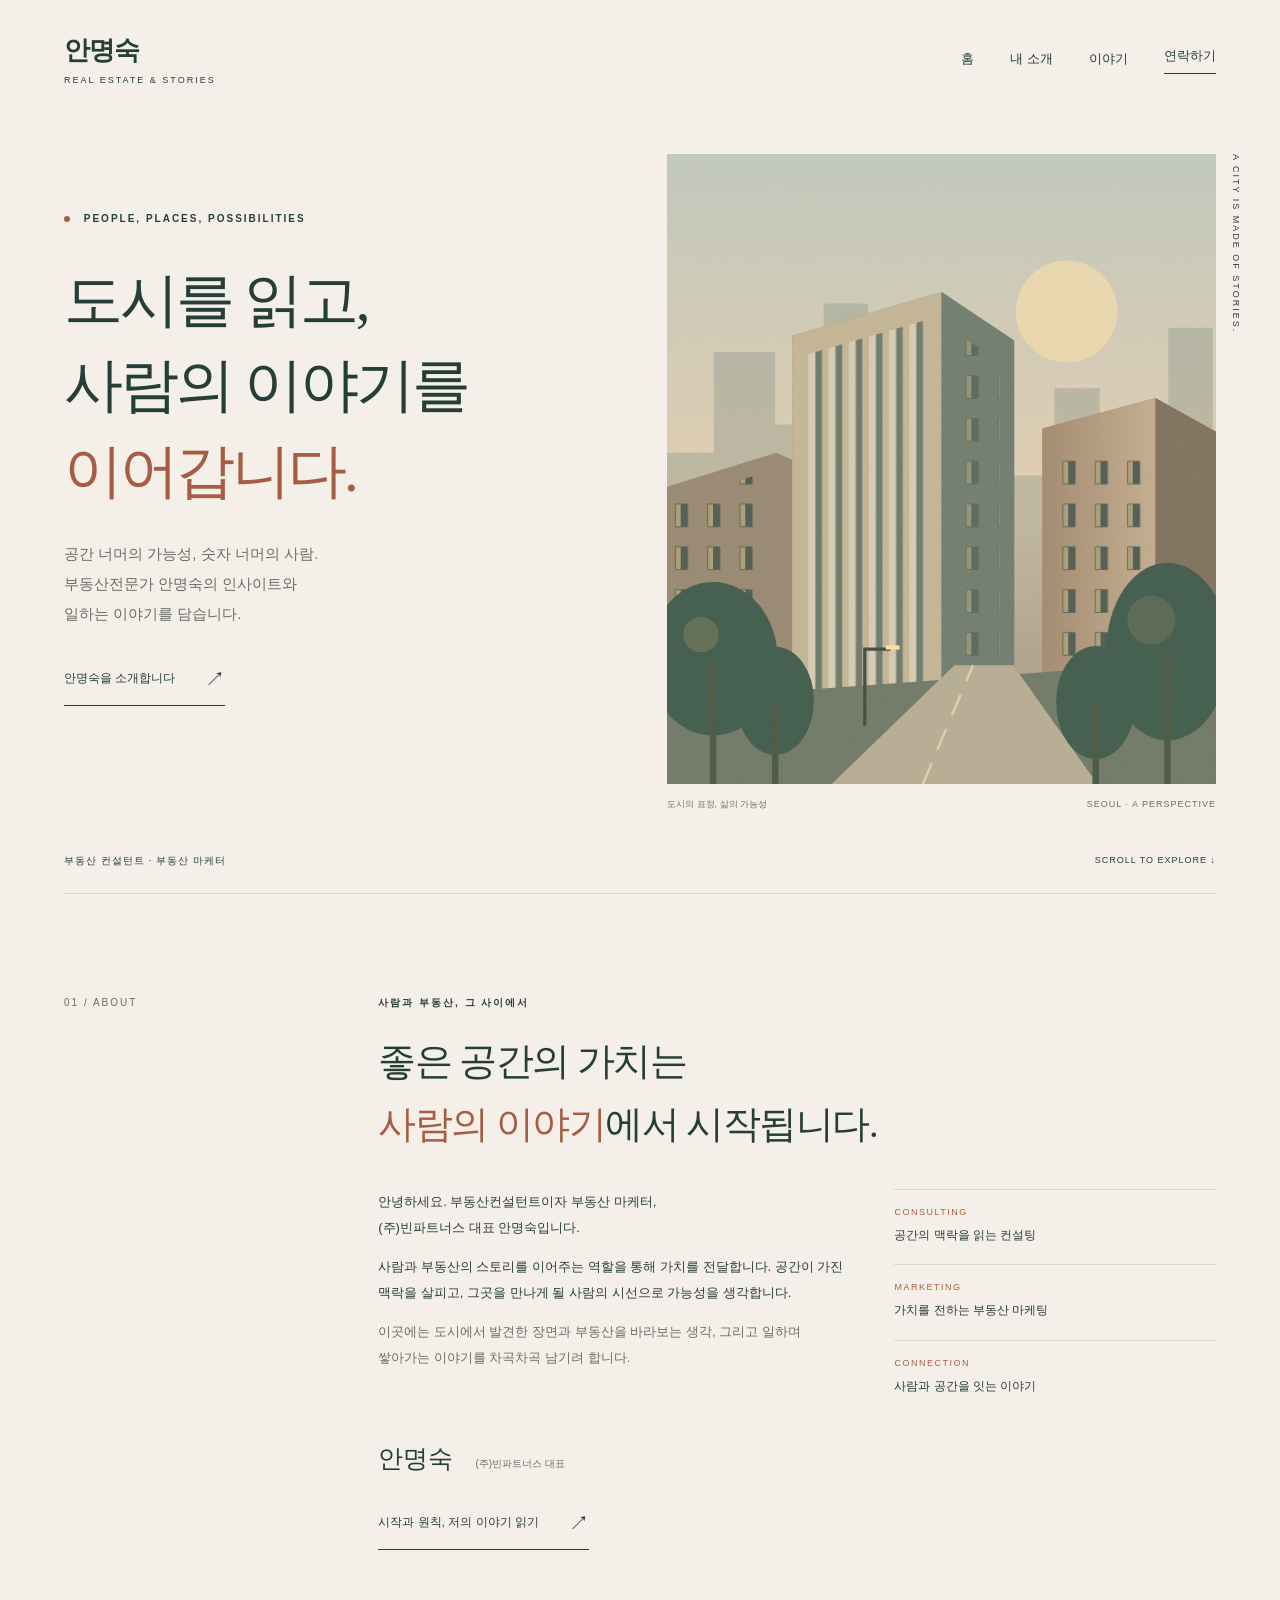
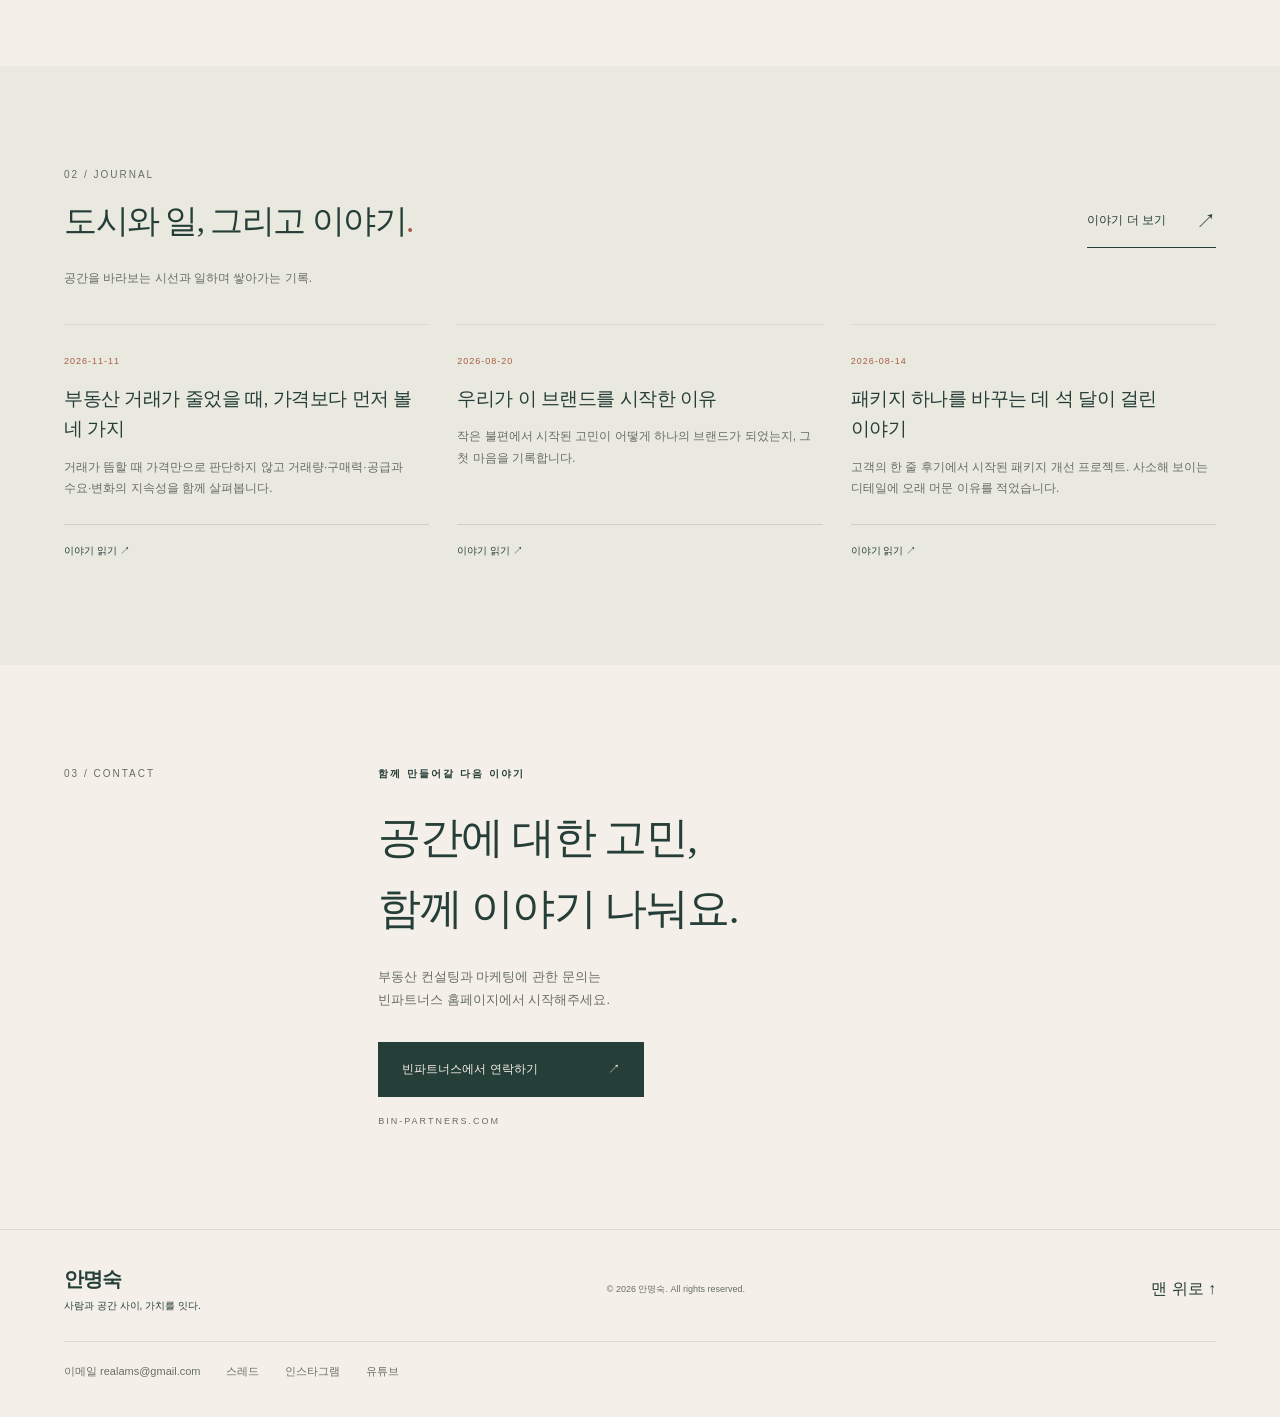
==== commit 4ea868ad: "Add canonical URLs brand schema sitemap robots and llms guidance" ====
--- a/index.html
+++ b/index.html
@@ -3,11 +3,13 @@
 <head>
   <meta charset="utf-8">
   <meta name="viewport" content="width=device-width, initial-scale=1">
-  <meta name="description" content="사람과 부동산의 스토리를 잇는 부동산컨설턴트이자 마케터, (주)빈파트너스 대표 안명숙의 인사이트와 일하는 이야기.">
+  <meta name="description" content="(주)빈파트너스 대표이사 안명숙의 부동산 컨설팅·마케팅 인사이트. 사람과 공간의 이야기를 잇고 자산의 가능성을 실행할 전략으로 연결합니다.">
   <meta name="theme-color" content="#f4f0e9">
-  <title>안명숙 — 사람과 공간 사이</title>
+  <title>안명숙 | 부동산 컨설팅·마케팅, 사람과 공간 사이</title>
   <link rel="stylesheet" href="styles.css">
   <script src="script.js" defer></script>
+<link rel="canonical" href="https://subinpartners.github.io/an-myungsook-website/">
+<script type="application/ld+json">{"@context":"https://schema.org","@type":"WebSite","name":"안명숙 — 사람과 공간 사이","url":"https://subinpartners.github.io/an-myungsook-website/","about":{"@type":"Person","@id":"https://subinpartners.github.io/an-myungsook-website/#person","name":"안명숙","url":"https://subinpartners.github.io/an-myungsook-website/about.html","jobTitle":"부동산컨설턴트 · 부동산 마케터","worksFor":{"@type":"Organization","name":"(주)빈파트너스","url":"https://bin-partners.com"},"sameAs":["https://www.threads.net/@anmyungsook","https://www.instagram.com/anmyungsook/","https://www.youtube.com/@RealestateBroadcastingSystem"]},"inLanguage":"ko"}</script>
 </head>
 <body>
   <a class="skip" href="#main">본문으로 건너뛰기</a>
--- a/styles.css
+++ b/styles.css
@@ -1,2 +1,3 @@
 :root{--paper:#f4f0e9;--ink:#253e37;--muted:#686e65;--line:#d8d8cd;--accent:#a75d43}*{box-sizing:border-box}html{scroll-behavior:smooth;scroll-padding-top:32px}body{margin:0;background:var(--paper);color:var(--ink);font-family:"Malgun Gothic","Apple SD Gothic Neo",sans-serif;line-height:1.8;word-break:keep-all}a{color:inherit;text-decoration:none}button{font:inherit}a:focus-visible,button:focus-visible{outline:3px solid var(--accent);outline-offset:6px}.wrap{max-width:1280px;margin:auto;padding-left:64px;padding-right:64px}.header{display:flex;justify-content:space-between;align-items:center;min-height:118px}.brand{font-size:26px;font-weight:700;letter-spacing:-1px;line-height:1.4}.brand span{display:block;font-size:9px;letter-spacing:2px;margin-top:6px;font-weight:400}.header nav{display:flex;align-items:center;gap:36px;font-size:13px}.nav-contact{border-bottom:1px solid var(--ink);padding-bottom:5px}.nav-contact span{margin-left:24px}.menu{display:none}.hero{display:grid;grid-template-columns:1fr 1fr;column-gap:54px;padding-top:36px}.hero-copy{align-self:center;padding-bottom:50px}.eyebrow{font-size:10px;letter-spacing:2px;font-weight:600}.eyebrow>span{display:inline-block;width:6px;height:6px;border-radius:50%;background:var(--accent);margin-right:9px;vertical-align:middle}h1,h2,h3,p{margin-top:0}h1{font-family:Batang,"Noto Serif KR",serif;font-size:clamp(40px,4.6vw,64px);font-weight:400;letter-spacing:-3px;line-height:1.45;margin:30px 0 25px}em{font-style:normal;color:var(--accent)}.intro{font-size:15px;line-height:2;color:var(--muted);margin-bottom:32px}.text-link{display:inline-flex;gap:30px;align-items:center;font-size:12px;border-bottom:1px solid var(--ink);padding-bottom:8px}.text-link span{font-size:20px}.city-frame{position:relative}.city-frame img{display:block;width:100%;height:auto;aspect-ratio:680/780;object-fit:cover}.image-caption{font-size:9px;display:flex;justify-content:space-between;padding-top:12px;color:var(--muted)}.image-caption span:last-child{letter-spacing:1px}.vertical-note{position:absolute;right:-28px;top:0;writing-mode:vertical-rl;font-size:9px;letter-spacing:2px}.hero-bottom{grid-column:1/-1;display:flex;justify-content:space-between;border-bottom:1px solid var(--line);margin-top:40px;padding-bottom:23px;font-size:10px;letter-spacing:1px}.hero-bottom a{font-size:9px}.section{padding-top:100px;padding-bottom:100px}.section-label{font-size:10px;letter-spacing:2px;color:var(--muted)}.about{display:grid;grid-template-columns:1fr 3fr;gap:35px}.about-content>.eyebrow{margin-bottom:18px}h2{font-family:Batang,"Noto Serif KR",serif;font-weight:400;font-size:clamp(28px,3vw,40px);line-height:1.65;letter-spacing:-1.5px}.about-grid{display:grid;grid-template-columns:1.45fr 1fr;gap:50px;margin-top:30px}.about-grid p{font-size:13px;line-height:2}.muted{color:var(--muted)}dl{margin:0}dl div{border-top:1px solid var(--line);padding:14px 0 18px}dt{font-size:9px;letter-spacing:1.5px;color:var(--accent)}dd{margin:5px 0 0;font-size:12px}.signature{font-family:Batang,serif;font-size:25px;margin-top:20px}.signature span{font-family:"Malgun Gothic",sans-serif;font-size:10px;color:var(--muted);margin-left:16px}.stories{background:#eae9e0}.section-heading{display:flex;align-items:end;justify-content:space-between;gap:30px}.section-heading h2{margin-bottom:0;font-size:33px}.dot{color:var(--accent)}.story-note{font-size:12px;margin:20px 0 34px}.story-grid{display:grid;grid-template-columns:repeat(3,1fr);gap:28px}.story-art{height:230px;position:relative;overflow:hidden;margin-bottom:24px}.story-art span{position:absolute;top:12px;left:16px;font:italic 20px Georgia,serif;color:#fff9}.art-one{background:#b7b3a1}.art-one i{position:absolute;bottom:-10px;width:32%;height:80%;background:#767d70;border:10px solid #d6ccb9}.art-one i:nth-child(1){left:7%;transform:skewY(-12deg)}.art-one i:nth-child(2){left:40%;height:105%;background:repeating-linear-gradient(0deg,#4e625a 0 16px,#b2ae94 17px 24px)}.art-one i:nth-child(3){left:74%;height:65%;background:#8a795f}.art-two{background:#c4ac91}.art-two i{position:absolute;width:80%;height:60%;border:18px solid #d8c7ad;transform:rotate(-25deg);left:25%;top:40%;background:#6b7c73;box-shadow:0 0 0 2px #aa9276}.art-two i:nth-child(2){top:-15%;left:-35%;background:#a86f50}.art-two i:nth-child(3){display:none}.art-three{background:#66796e}.art-three i{position:absolute;bottom:0;background:#b5ad95;width:36%;height:76%;left:10%;clip-path:polygon(0 14%,100% 0,100% 100%,0 100%)}.art-three i:nth-child(2){left:48%;height:95%;background:repeating-linear-gradient(90deg,#d5c8ae 0 18px,#948d76 19px 23px)}.art-three i:nth-child(3){left:85%;height:48%;background:#b87959}.category{font-size:9px;letter-spacing:1px;color:var(--accent);margin-bottom:12px}.story-card h3{font-size:19px;font-weight:500;line-height:1.6;letter-spacing:-.5px;margin-bottom:12px}.story-card>p:not(.category){font-size:12px;color:var(--muted)}.read{display:block;font-size:10px;border-top:1px solid #cdd0c4;padding-top:17px;margin-top:26px}.story-card:hover .story-art i{filter:brightness(1.07)}.contact{display:grid;grid-template-columns:1fr 3fr;gap:35px}.contact h2{font-size:43px;margin:20px 0}.contact p:not(.eyebrow):not(.section-label){font-size:13px;color:var(--muted)}.contact-button{display:flex;width:max-content;gap:70px;background:var(--ink);color:var(--paper);padding:17px 24px;font-size:12px;margin-top:30px}.contact-button:hover{background:#385449}.domain{display:block;font-size:9px;letter-spacing:2px;margin-top:16px;color:var(--muted)}.footer{border-top:1px solid var(--line);padding-top:35px;padding-bottom:35px;display:flex;justify-content:space-between;align-items:center;gap:20px}.footer .brand{font-size:20px}.footer .brand span{letter-spacing:0;font-size:10px}.footer p,.footer>a:last-child{font-size:9px;color:var(--muted);margin:0}.skip{position:absolute;top:-100px;left:20px;padding:10px;background:var(--ink);color:white;z-index:9}.skip:focus{top:10px}@media(min-width:1500px){.hero{padding-top:60px}}@media(max-width:900px){.wrap{padding-left:32px;padding-right:32px}.hero{gap:28px}h1{font-size:43px}.about,.contact{grid-template-columns:1fr;gap:24px}.about-grid{gap:30px}.section{padding-top:70px;padding-bottom:70px}.story-art{height:180px}.story-card h3{font-size:16px}.section-heading{align-items:start;flex-direction:column}.vertical-note{right:-20px}}@media(max-width:600px){.wrap{padding-left:24px;padding-right:24px}.header{min-height:90px;position:relative}.brand{font-size:23px}.brand span{font-size:8px}.menu{display:flex;gap:14px;align-items:center;background:none;border:1px solid var(--line);padding:5px 12px;font-size:12px;color:var(--ink)}.header nav{display:none;position:absolute;z-index:5;top:80px;left:24px;right:24px;background:var(--paper);padding:24px;border:1px solid var(--line);box-shadow:0 14px 25px #253e3710}.header nav.open{display:flex;flex-direction:column;align-items:stretch;gap:20px}.hero{grid-template-columns:1fr;padding-top:30px}.hero-copy{padding-bottom:12px}h1{font-size:46px;letter-spacing:-2px;line-height:1.4;margin-top:23px}.intro{font-size:14px}.city-frame img{aspect-ratio:1.05;object-position:center 65%}.hero-bottom{font-size:9px;margin-top:10px;gap:20px;align-items:center}.hero-bottom a{font-size:8px;letter-spacing:0}.section{padding-top:60px;padding-bottom:60px}.about-grid{grid-template-columns:1fr;gap:20px}h2{font-size:28px}.section-heading h2{font-size:27px}.story-grid{grid-template-columns:1fr;gap:42px}.story-art{height:230px}.story-card h3{font-size:21px}.story-note{line-height:1.9}.contact h2{font-size:34px}.contact-button{gap:30px}.footer{flex-wrap:wrap}.footer p{order:3;flex-basis:100%;padding-top:12px}}@media(prefers-reduced-motion:reduce){html{scroll-behavior:auto}}
 :where(.latest-card){border-top:1px solid var(--line);padding-top:28px;display:flex;flex-direction:column;min-width:0}.latest-card time{display:block;margin-bottom:15px}.latest-card .read{margin-top:auto}.latest-card:hover h3{color:var(--accent)}.latest-card h3{overflow-wrap:anywhere}.latest-card p{margin-bottom:24px}.latest-card .read{padding-bottom:5px}
+.footer{flex-wrap:wrap}.footer-links{flex-basis:100%;display:flex;gap:16px 26px;flex-wrap:wrap;border-top:1px solid var(--line);padding-top:20px;margin-top:8px}.footer-links a{font-size:11px;color:var(--muted);overflow-wrap:anywhere}.footer-links a:hover{color:var(--accent);text-decoration:underline}
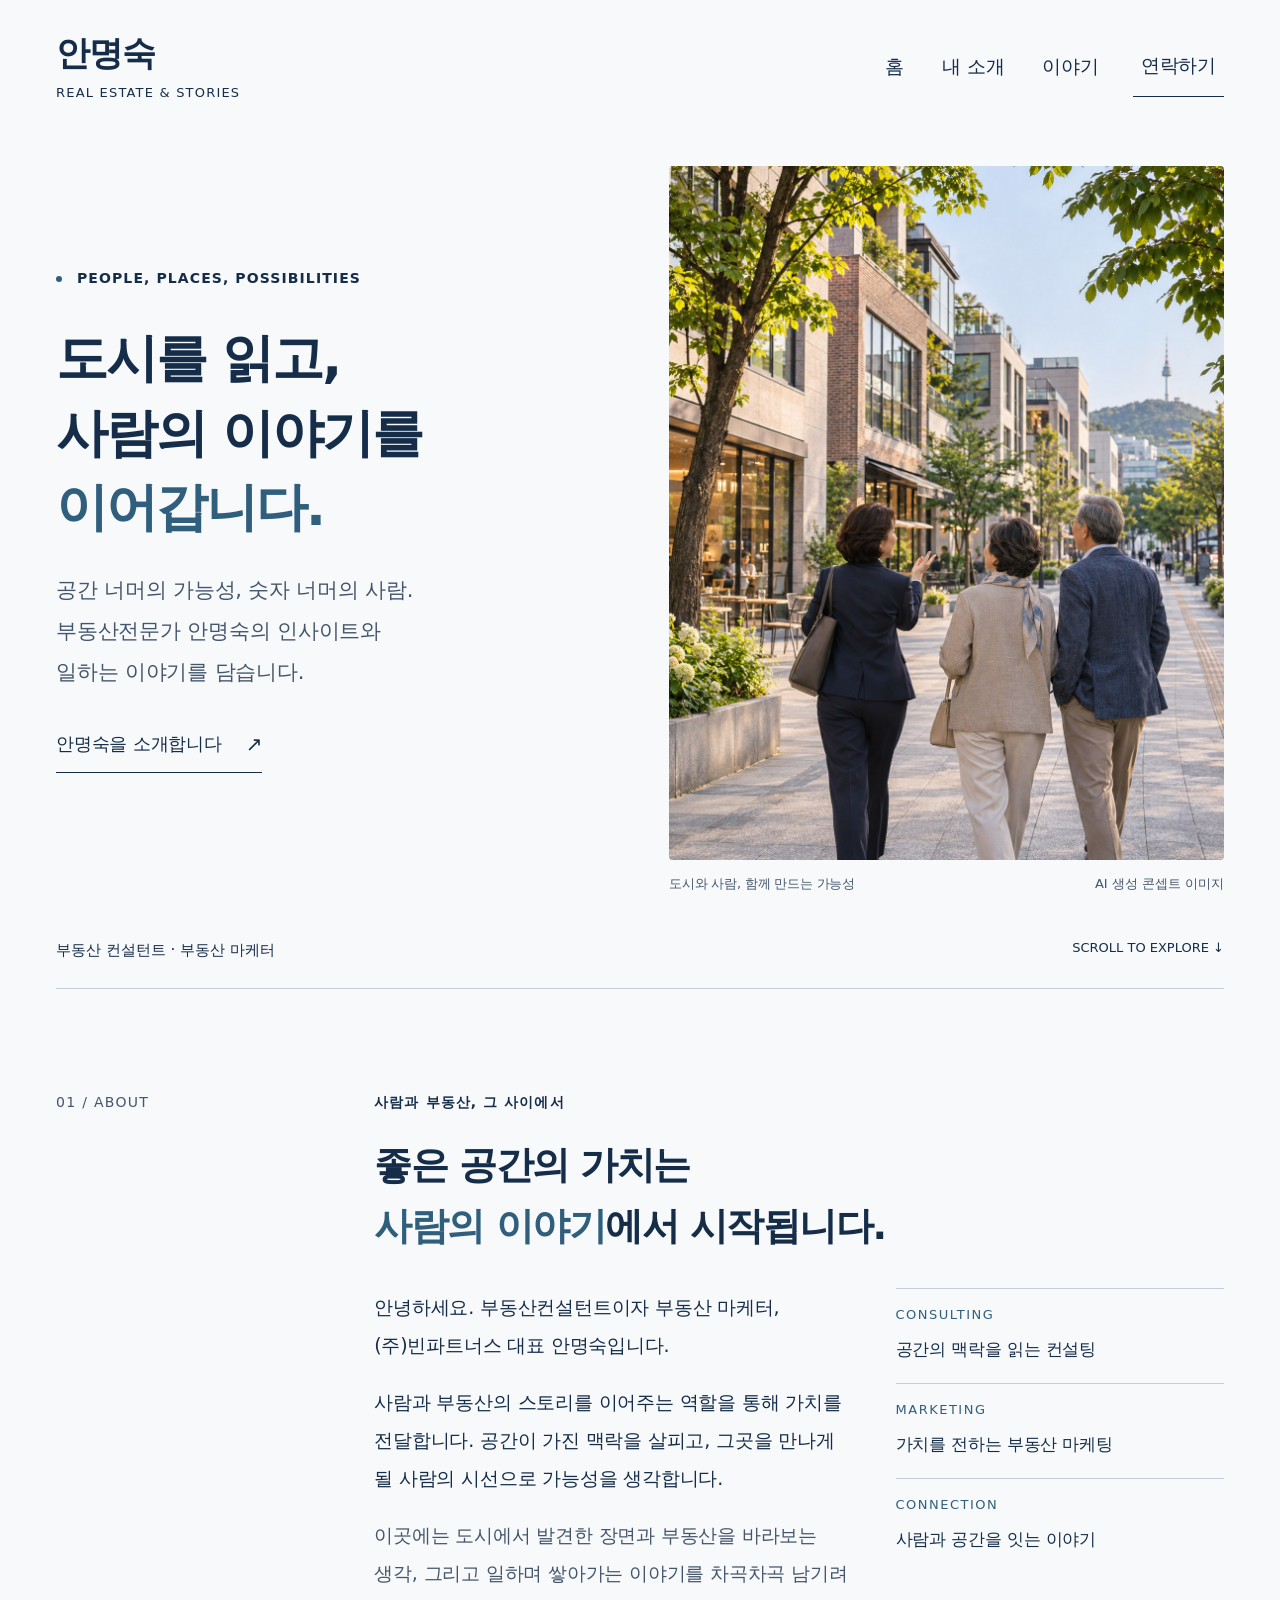
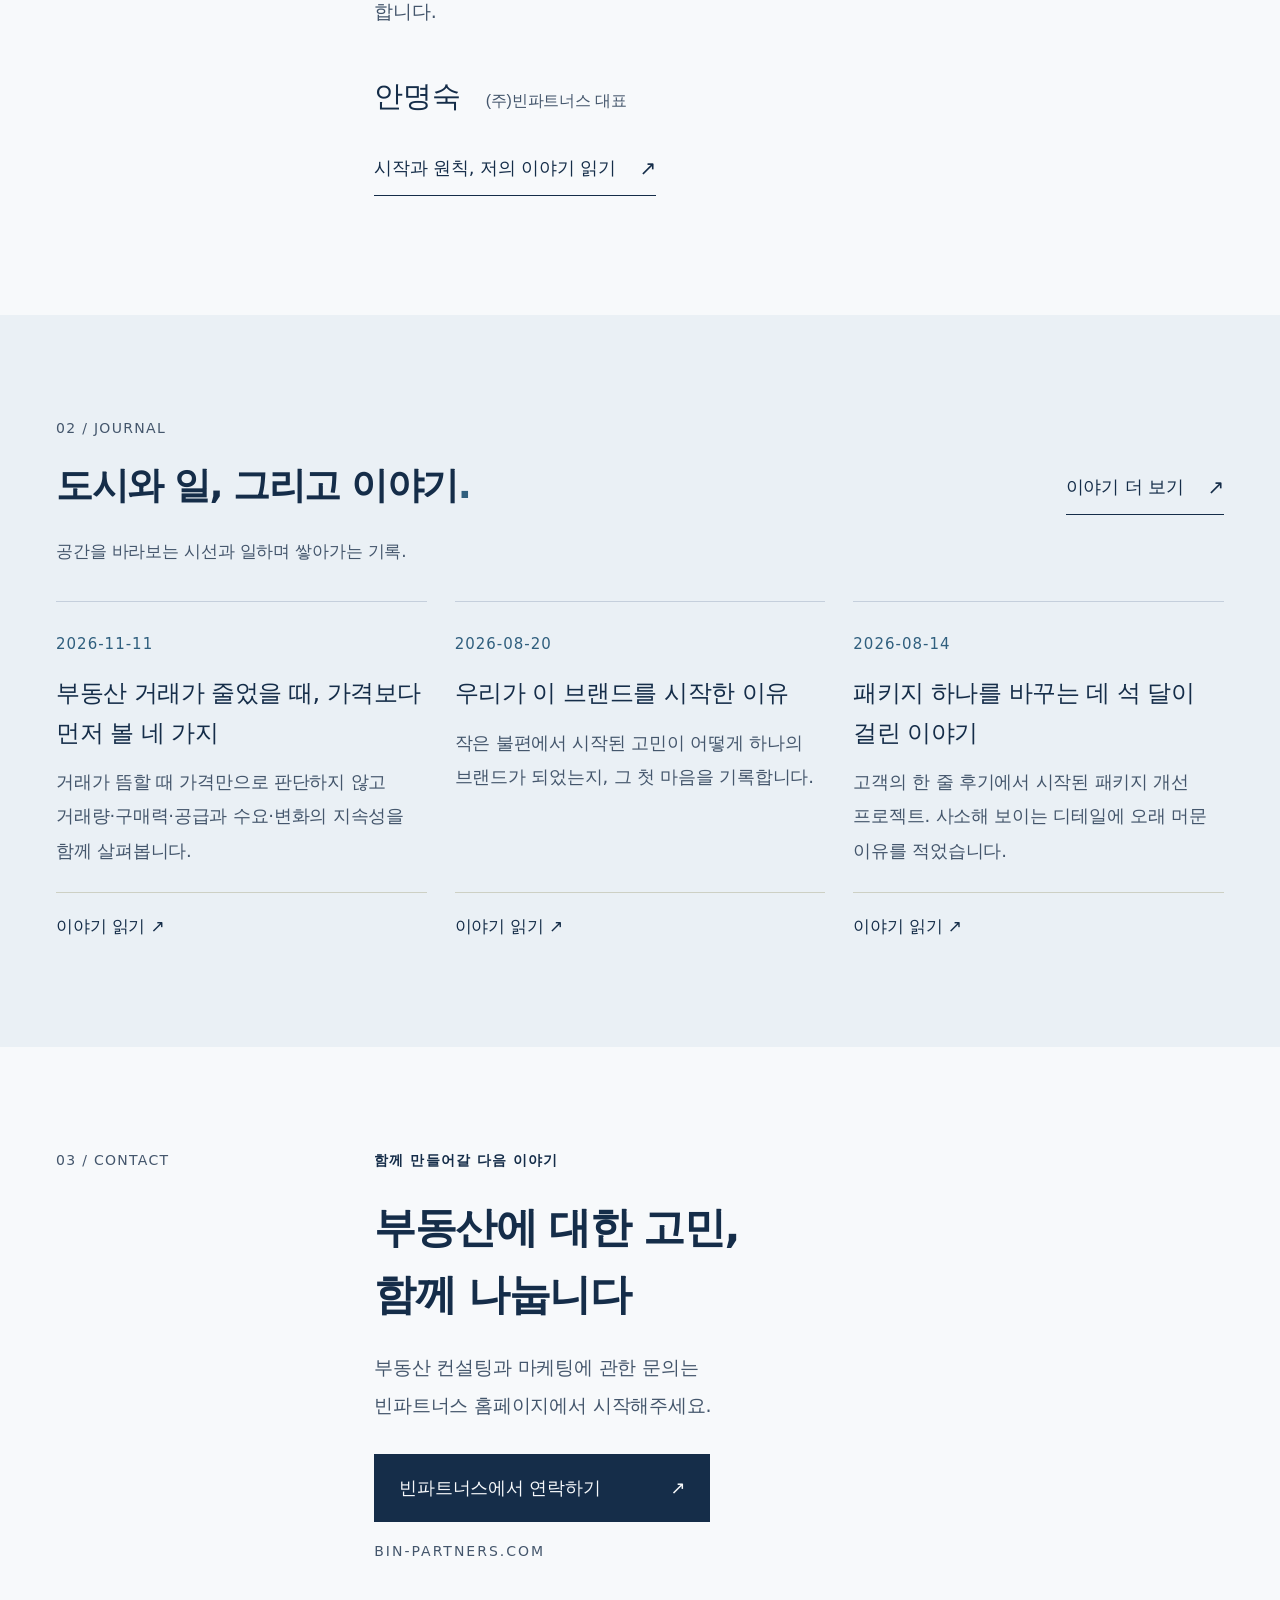
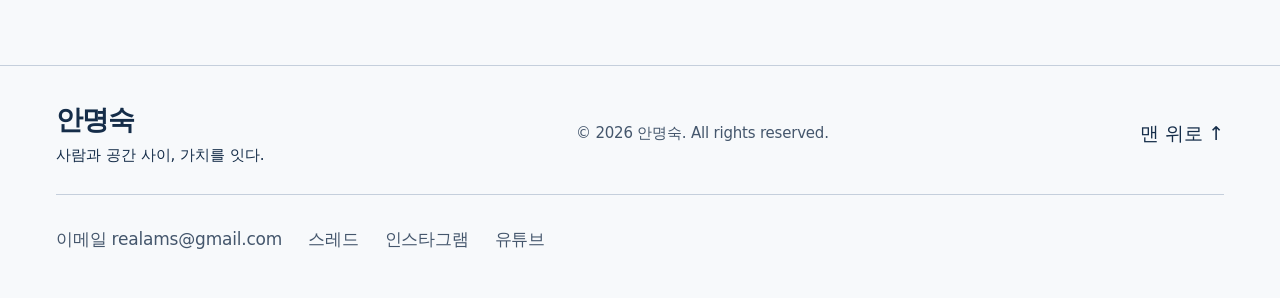
==== commit df1f6d10: "Improve readability enlarge layout update headlines and human city hero" ====
--- a/index.html
+++ b/index.html
@@ -10,6 +10,8 @@
   <script src="script.js" defer></script>
 <link rel="canonical" href="https://subinpartners.github.io/an-myungsook-website/">
 <script type="application/ld+json">{"@context":"https://schema.org","@type":"WebSite","name":"안명숙 — 사람과 공간 사이","url":"https://subinpartners.github.io/an-myungsook-website/","about":{"@type":"Person","@id":"https://subinpartners.github.io/an-myungsook-website/#person","name":"안명숙","url":"https://subinpartners.github.io/an-myungsook-website/about.html","jobTitle":"부동산컨설턴트 · 부동산 마케터","worksFor":{"@type":"Organization","name":"(주)빈파트너스","url":"https://bin-partners.com"},"sameAs":["https://www.threads.net/@anmyungsook","https://www.instagram.com/anmyungsook/","https://www.youtube.com/@RealestateBroadcastingSystem"]},"inLanguage":"ko"}</script>
+<meta name="google-site-verification" content="Ylb9SW1oJ97iEDNj-5lR_IoSaZ2RMV7LyUWL3eBM-fE" />
+<link rel="stylesheet" href="readability.css?v=20261111">
 </head>
 <body>
   <a class="skip" href="#main">본문으로 건너뛰기</a>
@@ -21,12 +23,12 @@
   <main id="main">
     <section class="hero wrap" id="home" aria-labelledby="hero-title">
       <div class="hero-copy"><p class="eyebrow"><span></span> PEOPLE, PLACES, POSSIBILITIES</p><h1 id="hero-title">도시를 읽고,<br>사람의 이야기를<br><em>이어갑니다.</em></h1><p class="intro">공간 너머의 가능성, 숫자 너머의 사람.<br>부동산전문가 안명숙의 인사이트와<br>일하는 이야기를 담습니다.</p><a class="text-link" href="about.html">안명숙을 소개합니다 <span aria-hidden="true">↗</span></a></div>
-      <div class="city-frame"><img src="city.svg" alt="따뜻한 노을 아래 건물과 나무, 창문의 불빛이 어우러진 도시 풍경" width="680" height="780"><div class="image-caption"><span>도시의 표정, 삶의 가능성</span><span>SEOUL · A PERSPECTIVE</span></div><span class="vertical-note" aria-hidden="true">A CITY IS MADE OF STORIES.</span></div>
+      <div class="city-frame"><img src="city-people.jpg" alt="나무가 있는 도심 보행로에서 함께 건물을 바라보며 걷는 중장년층 사람들" width="680" height="780"><div class="image-caption"><span>도시와 사람, 함께 만드는 가능성</span><span>AI 생성 콘셉트 이미지</span></div><span class="vertical-note" aria-hidden="true">A CITY IS MADE OF STORIES.</span></div>
       <div class="hero-bottom"><span>부동산 컨설턴트 · 부동산 마케터</span><a href="#about">SCROLL TO EXPLORE ↓</a></div>
     </section>
     <section class="about section wrap" id="about" aria-labelledby="about-title"><div class="section-label">01 / ABOUT</div><div class="about-content"><p class="eyebrow">사람과 부동산, 그 사이에서</p><h2 id="about-title">좋은 공간의 가치는<br><em>사람의 이야기</em>에서 시작됩니다.</h2><div class="about-grid"><div><p>안녕하세요. 부동산컨설턴트이자 부동산 마케터,<br>(주)빈파트너스 대표 안명숙입니다.</p><p>사람과 부동산의 스토리를 이어주는 역할을 통해 가치를 전달합니다. 공간이 가진 맥락을 살피고, 그곳을 만나게 될 사람의 시선으로 가능성을 생각합니다.</p><p class="muted">이곳에는 도시에서 발견한 장면과 부동산을 바라보는 생각, 그리고 일하며 쌓아가는 이야기를 차곡차곡 남기려 합니다.</p></div><dl><div><dt>CONSULTING</dt><dd>공간의 맥락을 읽는 컨설팅</dd></div><div><dt>MARKETING</dt><dd>가치를 전하는 부동산 마케팅</dd></div><div><dt>CONNECTION</dt><dd>사람과 공간을 잇는 이야기</dd></div></dl></div><div class="signature">안명숙 <span>(주)빈파트너스 대표</span></div><p style="margin-top:24px"><a class="text-link" href="about.html">시작과 원칙, 저의 이야기 읽기 <span aria-hidden="true">↗</span></a></p></div></section>
     <section class="stories section" id="stories" aria-labelledby="stories-title"><div class="wrap"><div class="section-heading"><div><p class="section-label">02 / JOURNAL</p><h2 id="stories-title">도시와 일, 그리고 이야기<span class="dot">.</span></h2></div><a class="text-link" href="story/">이야기 더 보기 <span aria-hidden="true">↗</span></a></div><p class="muted story-note">공간을 바라보는 시선과 일하며 쌓아가는 기록.</p><div class="story-grid" id="latest-posts" aria-live="polite"><p class="muted">이야기를 불러오고 있습니다.</p></div></div></section>
-    <section class="contact section wrap" id="contact" aria-labelledby="contact-title"><p class="section-label">03 / CONTACT</p><div><p class="eyebrow">함께 만들어갈 다음 이야기</p><h2 id="contact-title">공간에 대한 고민,<br>함께 이야기 나눠요.</h2><p>부동산 컨설팅과 마케팅에 관한 문의는<br>빈파트너스 홈페이지에서 시작해주세요.</p><a class="contact-button" href="https://bin-partners.com" target="_blank" rel="noopener noreferrer">빈파트너스에서 연락하기 <span aria-hidden="true">↗</span></a><span class="domain">BIN-PARTNERS.COM</span></div></section>
+    <section class="contact section wrap" id="contact" aria-labelledby="contact-title"><p class="section-label">03 / CONTACT</p><div><p class="eyebrow">함께 만들어갈 다음 이야기</p><h2 id="contact-title">부동산에 대한 고민,<br>함께 나눕니다</h2><p>부동산 컨설팅과 마케팅에 관한 문의는<br>빈파트너스 홈페이지에서 시작해주세요.</p><a class="contact-button" href="https://bin-partners.com" target="_blank" rel="noopener noreferrer">빈파트너스에서 연락하기 <span aria-hidden="true">↗</span></a><span class="domain">BIN-PARTNERS.COM</span></div></section>
   </main>
   <footer class="footer wrap"><a class="brand" href="#home">안명숙<span>사람과 공간 사이, 가치를 잇다.</span></a><p>© <span id="year">2026</span> 안명숙. All rights reserved.</p><a href="#home">맨 위로 ↑</a></footer>
 </body>
--- a/readability.css
+++ b/readability.css
@@ -0,0 +1,5 @@
+/* 읽기 편한 크기와 대비를 모든 공개 페이지에 공통 적용합니다. */
+:root{--paper:#f7f9fb;--ink:#152d49;--muted:#44566c;--line:#c5cfdc;--accent:#305f7e}body{font-family:"Malgun Gothic","Apple SD Gothic Neo","Noto Sans KR",system-ui,sans-serif;font-size:19px;line-height:1.9;letter-spacing:-.2px}.wrap{max-width:1440px;padding-left:56px;padding-right:56px}.header{min-height:132px}.brand{font-size:34px}.brand span{font-size:13px;letter-spacing:1.2px}.header nav{font-size:19px;gap:30px}.header nav>a{padding:12px 4px;min-height:48px}.header .nav-contact{padding:12px 8px}.hero{padding-top:34px;column-gap:58px}.hero-copy{padding-bottom:25px}h1,h2,h3{font-family:inherit;font-weight:650}h1{font-size:clamp(40px,4.1vw,62px);letter-spacing:-2px;line-height:1.42}h2{font-size:clamp(30px,3vw,43px);line-height:1.6}.hero .intro,.intro{font-size:21px;line-height:1.95}.eyebrow{font-size:14px;letter-spacing:1.1px}.text-link{font-size:18px;min-height:48px;gap:24px}.hero-bottom{font-size:15px;letter-spacing:0}.hero-bottom a{font-size:13px}.city-frame img{aspect-ratio:4/5;object-fit:cover;border-radius:4px}.image-caption{font-size:13px;gap:15px}.image-caption span:last-child{letter-spacing:0}.vertical-note{display:none}.section-label{font-size:14px;letter-spacing:1.3px}.about-grid p,.contact p:not(.eyebrow):not(.section-label){font-size:19px;line-height:2}.about-grid{gap:45px}dt{font-size:13px}dd{font-size:17px}.signature{font-family:inherit;font-size:29px}.signature span{font-size:16px}.stories,.journey,.activities{background:#eaf0f5}.section-heading h2{font-size:37px}.story-note{font-size:17px}.story-card h3{font-size:24px;line-height:1.65}.story-card>p:not(.category){font-size:18px}.category{font-size:15px}.read{font-size:17px;min-height:48px;padding-top:17px}.latest-card{padding-top:28px}.contact h2{font-size:42px}.contact-button{font-size:18px;min-height:60px;padding:17px 25px}.domain{font-size:14px}.footer .brand{font-size:27px}.footer .brand span,.footer p,.footer>a:last-child{font-size:15px}.footer-links a{font-size:17px;padding:8px 0;min-height:44px}.profile-hero{gap:55px}.profile-hero h1{font-size:clamp(34px,3.4vw,49px)}.profile-headline-second{display:block;font-size:.7em;line-height:1.65;margin-top:16px}.profile-role{font-size:27px;align-items:start}.profile-role span{font-size:17px}.profile-photo figcaption,.profile-date{font-size:15px}.profile-divider{font-size:15px;letter-spacing:0}.story-chapter h2{font-size:35px}.story-chapter>div>p{font-size:20px;line-height:2.05}.story-chapter>div{max-width:840px}.story-chapter blockquote p{font-family:inherit;font-size:29px}.story-chapter blockquote footer{font-size:16px}.journey h2{font-size:35px}.journey .muted,.journey-list p{font-size:18px}.journey-list span{font-size:16px}.journey-list h3{font-size:23px}.credentials>div:first-child>p.muted,.expertise-grid p,.activity-intro{font-size:19px}.credentials h3,.activities h3{font-size:23px}.credential-details ul,.activity-grid ul{font-size:18px}.activity-grid li span{font-size:16px}.promise h2{font-size:36px}.promise p:not(.section-label){font-size:20px}.promise .final-promise{font-family:inherit;font-size:24px!important}.contact-intro h1{font-size:clamp(35px,3.4vw,49px)}.contact-intro>p:not(.eyebrow){font-size:20px}.channel-button{min-height:120px;padding:25px 30px}.channel-name{font-size:23px}.channel-address{font-size:18px}.channel-note{font-size:16px}.blog-wrap{max-width:808px;padding-left:34px;padding-right:34px}.blog-hero h1{font-size:40px}.blog-hero>p:last-child{font-size:19px}.admin-link,.back{font-size:17px;display:inline-block;min-height:44px}.card time,.post-head time{font-size:17px}.card h2{font-size:29px}.card .summary{font-size:19px}.tag{font-size:15px;padding:5px 12px}.post-head h1{font-size:38px;font-family:inherit;line-height:1.55}.meta{font-size:17px}.body{font-size:21px;line-height:2}.body h2{font-size:29px}.faq h2{font-size:28px}.faq summary,.faq details p{font-size:19px}.faq summary{padding:8px 0}.sources{font-size:17px}.pn-title{font-size:20px}.dir{font-size:16px}a:focus-visible,button:focus-visible,summary:focus-visible{outline:3px solid #b2641a;outline-offset:5px}.empty,.error,.notfound{font-size:19px}
+@media(max-width:1050px){.wrap{padding-left:32px;padding-right:32px}.hero{column-gap:30px}.header nav{gap:20px}.about-grid{grid-template-columns:1fr}.about,.contact,.promise{grid-template-columns:1fr}.hero .intro{font-size:19px}.contact-page{grid-template-columns:1fr 1fr;gap:35px}.profile-hero{gap:32px}.profile-role{display:block}.profile-role span{display:block;margin-top:10px}}
+@media(max-width:760px){.header{position:relative;min-height:108px}.menu{display:flex;align-items:center;gap:16px;background:white;border:1px solid var(--line);padding:10px 16px;font-size:18px;color:var(--ink);min-height:48px}.header nav{display:none;position:absolute;z-index:5;top:96px;left:24px;right:24px;background:var(--paper);padding:20px;border:1px solid var(--line);box-shadow:0 12px 24px #152d491a}.header nav.open{display:flex;flex-direction:column;align-items:stretch;gap:8px}.header nav>a{padding:10px}.hero,.profile-hero,.contact-page{grid-template-columns:1fr}.hero{gap:25px}.hero-copy{padding-bottom:10px}.city-frame img{aspect-ratio:5/4}.profile-photo img{aspect-ratio:5/4}.hero-bottom{margin-top:14px}.story-grid{grid-template-columns:1fr;gap:34px}.journey-grid,.expertise-grid,.credential-details,.activity-grid{grid-template-columns:1fr;gap:30px}.contact-channels{gap:16px}.section-heading{align-items:start;flex-direction:column}.profile-role{display:flex;gap:20px}.profile-role span{margin-top:0}.story-chapter{grid-template-columns:1fr;gap:15px}.about-content{min-width:0}.footer{gap:20px}.footer p{order:3;flex-basis:100%}.footer-links{order:4}}
+@media(max-width:600px){.wrap{padding-left:24px;padding-right:24px}.brand{font-size:29px}.brand span{font-size:11px}.hero{padding-top:25px}h1{font-size:39px;letter-spacing:-1.4px}.hero .intro,.intro{font-size:19px}.eyebrow,.section-label{font-size:13px}.hero-bottom{font-size:13px;gap:14px}.hero-bottom a{font-size:11px}.image-caption{font-size:12px}.text-link{font-size:17px}.about-grid p,.contact p:not(.eyebrow):not(.section-label){font-size:19px}h2,.section-heading h2,.contact h2{font-size:31px}.signature span{font-size:14px}.story-card h3{font-size:24px}.story-card>p:not(.category){font-size:18px}.contact-button{font-size:17px;gap:20px}.profile-hero h1{font-size:35px}.profile-headline-second{font-size:26px}.profile-role{display:block}.profile-role span{font-size:16px;margin-top:10px}.profile-divider{font-size:13px;gap:15px}.profile-divider span:last-child{font-size:11px}.story-chapter h2,.journey h2,.credentials h2,.activities h2,.promise h2{font-size:29px}.story-chapter>div>p,.promise p:not(.section-label){font-size:19px}.story-chapter blockquote p{font-size:24px}.story-chapter blockquote footer{font-size:15px}.promise .final-promise{font-size:22px!important}.contact-intro h1{font-size:35px}.contact-intro>p:not(.eyebrow){font-size:19px}.channel-name{font-size:22px}.channel-address{font-size:17px}.channel-note{font-size:15px}.blog-wrap{padding-left:24px;padding-right:24px}.blog-hero h1{font-size:32px}.card h2{font-size:26px}.card .summary{font-size:18px}.post-head h1{font-size:31px}.body{font-size:20px}.body h2{font-size:27px}.faq summary,.faq details p{font-size:18px}.footer-links{gap:8px 20px}.footer-links a{font-size:16px}.contact-page{padding-top:30px}.section{padding-top:64px;padding-bottom:64px}}
